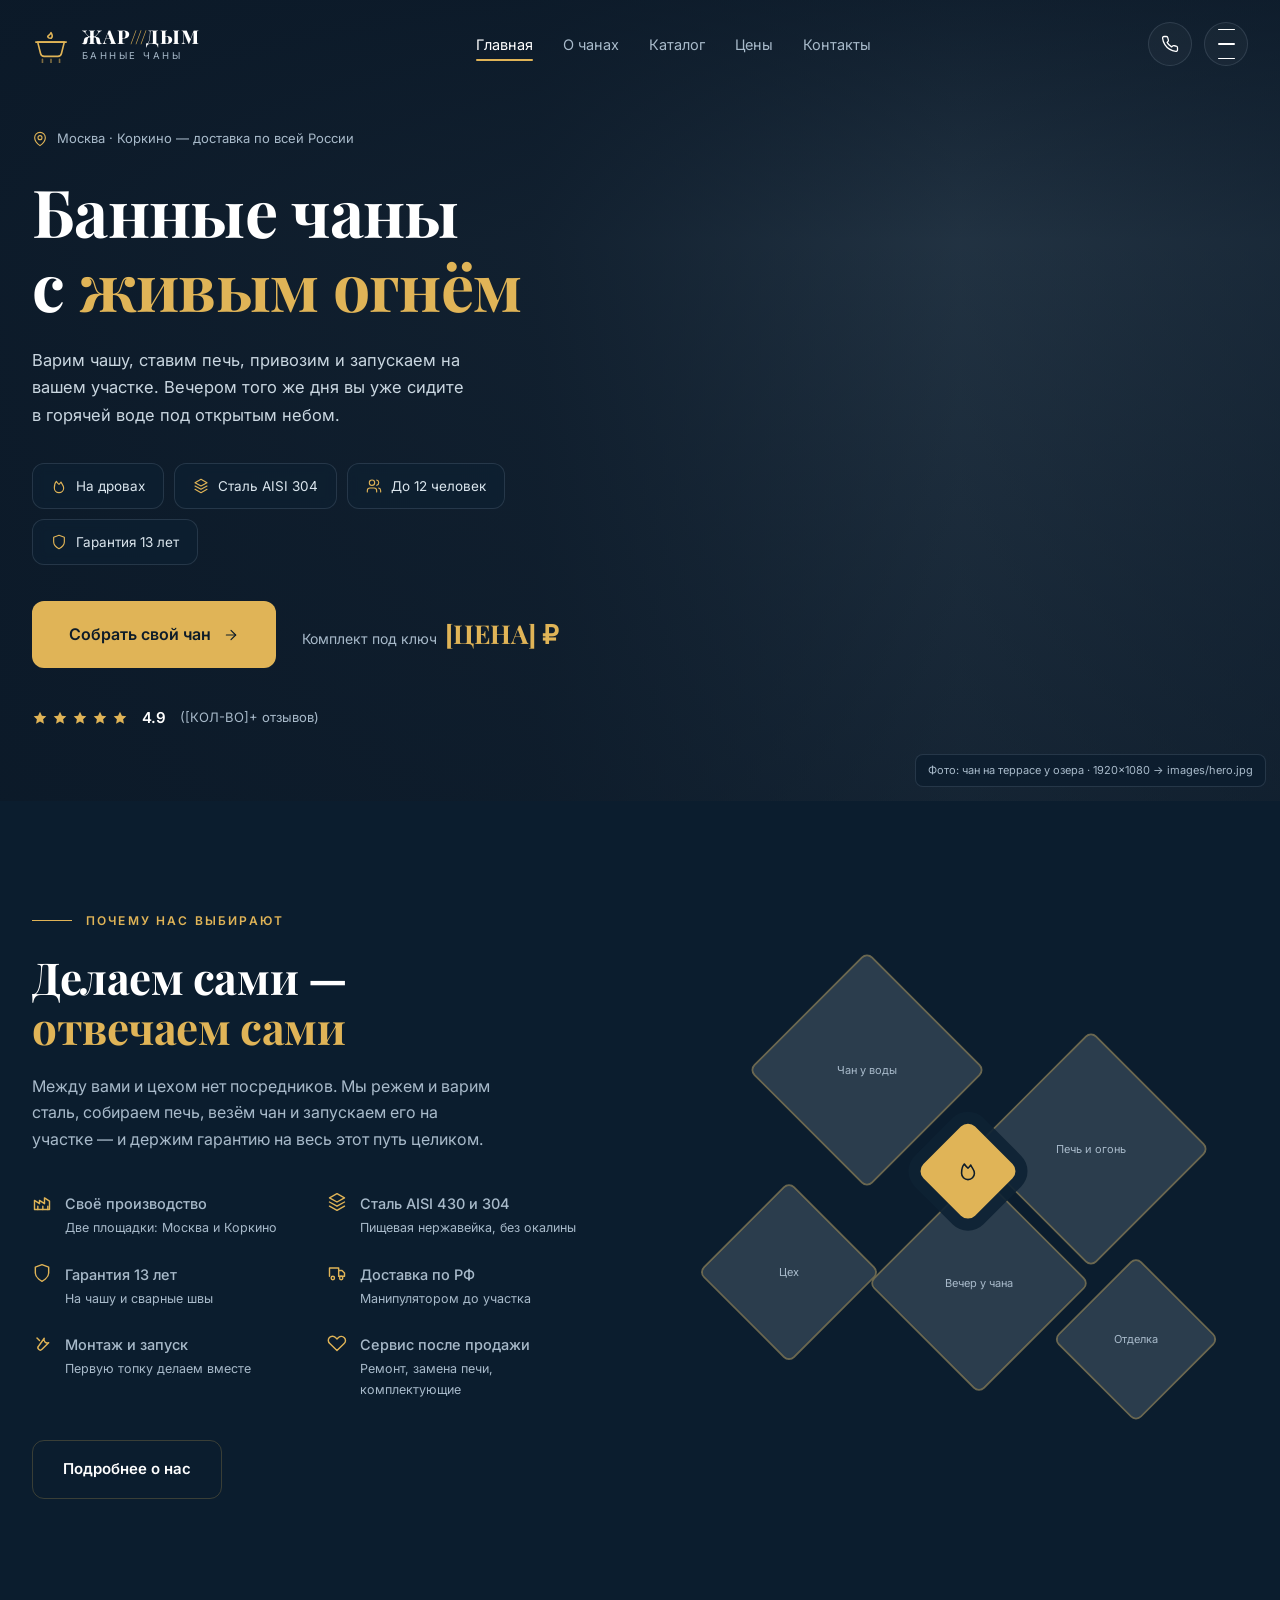
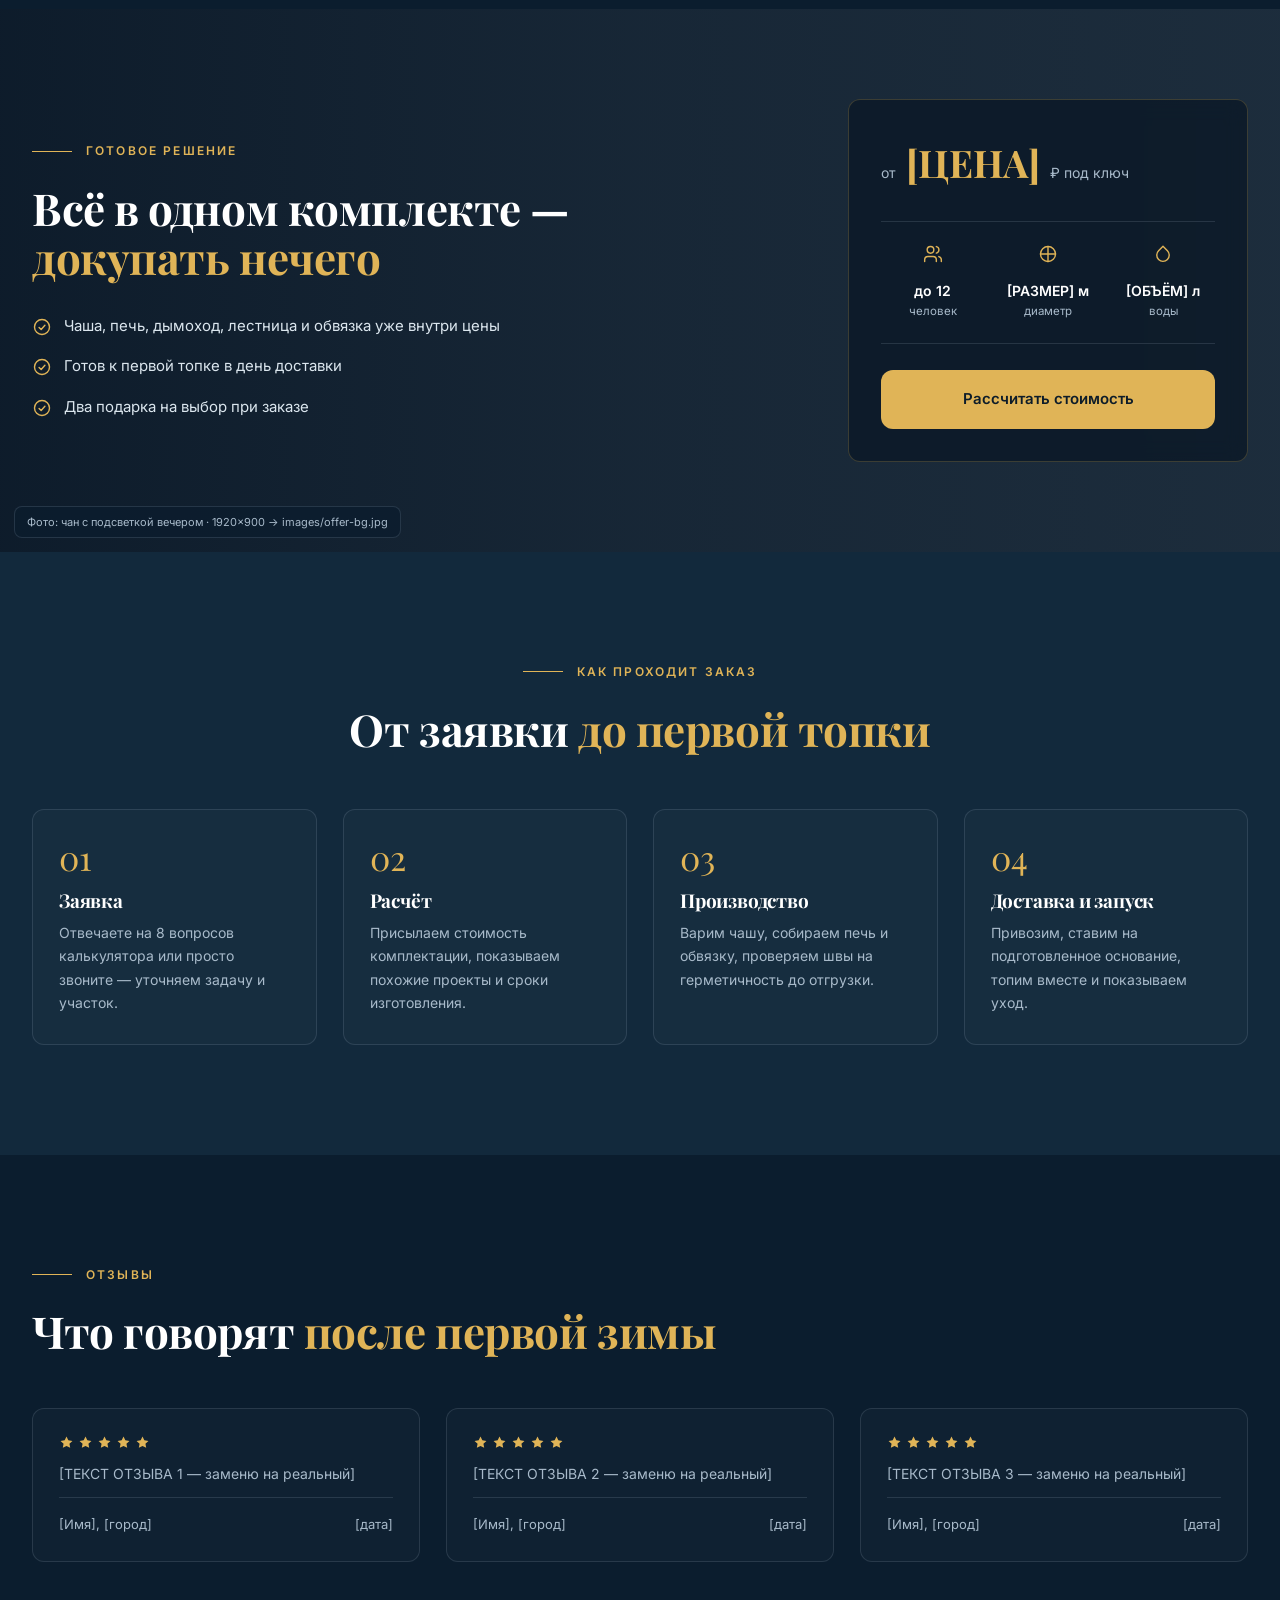
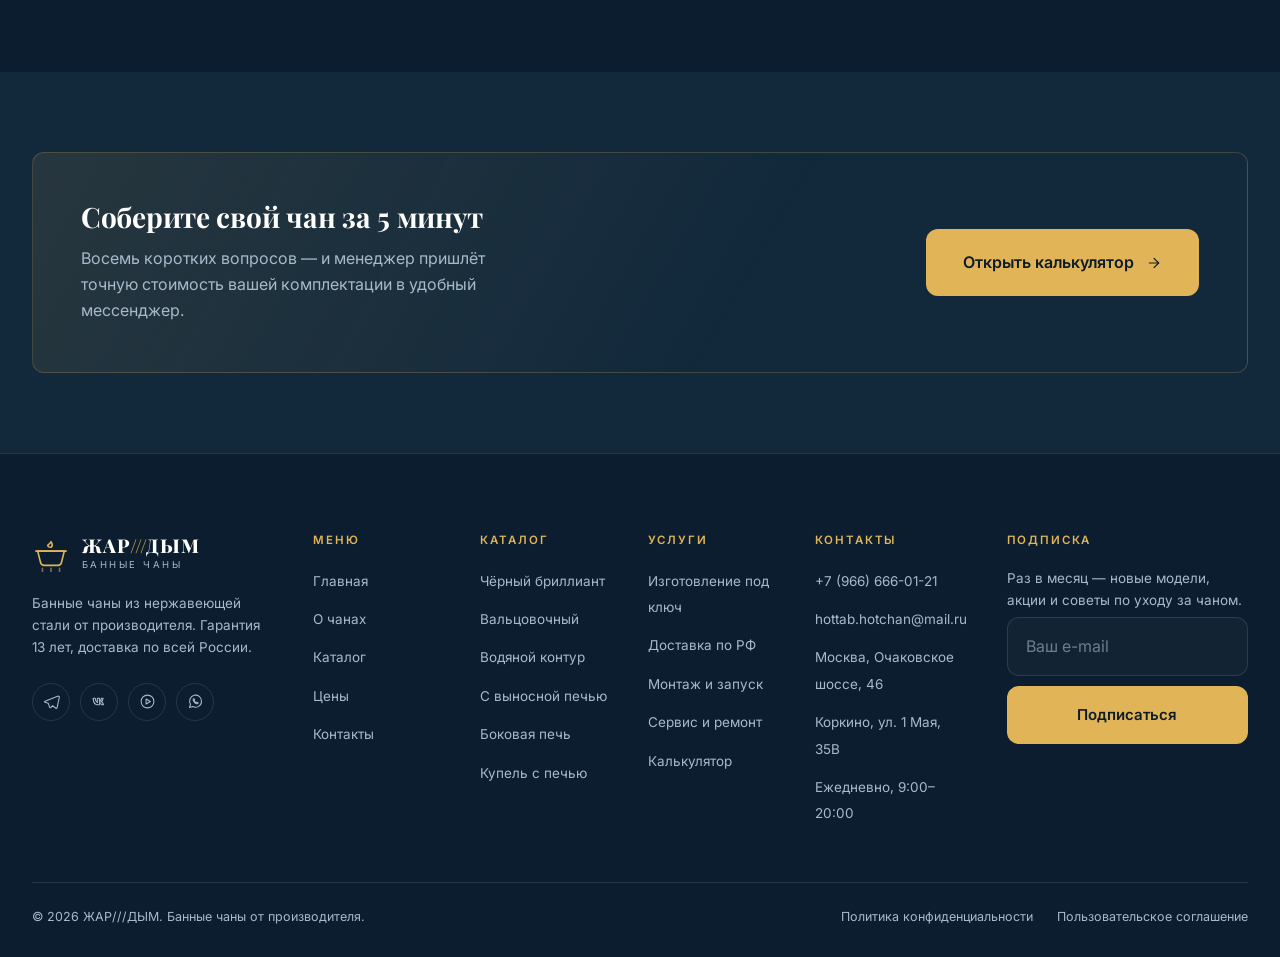
==== index.html @ d2a1963a "Add files via upload" ====
<!DOCTYPE html>
<html lang="ru">
<head>
<meta charset="UTF-8">
<meta name="viewport" content="width=device-width, initial-scale=1">
<title>ЖАР///ДЫМ — банные чаны от производителя | Москва и Коркино</title>
<meta name="description" content="Банные чаны из нержавеющей стали AISI 430 и 304 от производителя. Печь, дымоход, лестница в комплекте. Гарантия 13 лет, доставка по всей России.">
<link rel="preconnect" href="https://fonts.googleapis.com">
<link rel="preconnect" href="https://fonts.gstatic.com" crossorigin>
<link href="https://fonts.googleapis.com/css2?family=Playfair+Display:wght@600;700;800&family=Inter:wght@400;500;600;700&display=swap" rel="stylesheet">
<link rel="stylesheet" href="style.css">
</head>
<body>

<header class="header">
  <div class="container header__inner">
    <a class="logo" href="index.html" aria-label="Жар-Дым — на главную"><svg class="logo__mark" viewBox="0 0 40 40" fill="none" stroke="currentColor" stroke-width="1.7" stroke-linecap="round" stroke-linejoin="round"><path d="M6 18h28l-3 12a4 4 0 0 1-4 3H13a4 4 0 0 1-4-3Z"/><path d="M4 18h32"/><path d="M20 14c2.5-2 1-4.5 0-6-.5 2-2 2.5-3 3.5-1 1 0 2.5 3 2.5Z"/><path d="M11 40v-4M20 40v-4M29 40v-4" opacity=".55"/></svg><span class="logo__text"><span class="logo__name">ЖАР<i>///</i>ДЫМ</span><span class="logo__sub">банные чаны</span></span></a>
    <nav class="nav"><ul class="nav__list"><li><a class="nav__link is-active" href="index.html">Главная</a></li><li><a class="nav__link" href="about.html">О чанах</a></li><li><a class="nav__link" href="services.html">Каталог</a></li><li><a class="nav__link" href="prices.html">Цены</a></li><li><a class="nav__link" href="contacts.html">Контакты</a></li></ul></nav>
    <div class="header__actions">
      <a class="icon-btn" href="tel:+79666660121" aria-label="Позвонить"><svg width="18" height="18" viewBox="0 0 24 24" fill="none" stroke="currentColor" stroke-width="1.7" stroke-linecap="round" stroke-linejoin="round"><path d="M22 16.9v3a2 2 0 0 1-2.2 2 19.8 19.8 0 0 1-8.6-3.1 19.5 19.5 0 0 1-6-6A19.8 19.8 0 0 1 2.1 4.2 2 2 0 0 1 4.1 2h3a2 2 0 0 1 2 1.7c.1 1 .4 1.9.7 2.8a2 2 0 0 1-.5 2.1L8.1 9.9a16 16 0 0 0 6 6l1.3-1.2a2 2 0 0 1 2.1-.5c.9.3 1.8.6 2.8.7a2 2 0 0 1 1.7 2Z"/></svg></a>
      <button class="burger" type="button" data-burger aria-label="Меню" aria-expanded="false"><span></span><span></span><span></span></button>
    </div>
  </div>
</header>
<div class="mobile-menu" data-menu>
  <button class="mobile-menu__close" type="button" data-menu-close aria-label="Закрыть">&times;</button>
  <nav class="mobile-menu__list"><a class="is-active" href="index.html">Главная</a><a class="" href="about.html">О чанах</a><a class="" href="services.html">Каталог</a><a class="" href="prices.html">Цены</a><a class="" href="contacts.html">Контакты</a></nav>
  <div class="mobile-menu__foot">
    <a class="mobile-menu__phone" href="tel:+79666660121">+7 (966) 666-01-21</a>
    <span class="muted">Ежедневно, 9:00–20:00</span>
    <a class="btn btn--gold" href="contacts.html">Получить консультацию</a>
  </div>
</div>

<main>
<section class="hero">
  <div class="hero__media" style="--img:url('images/hero.jpg')" data-ph="Фото: чан на террасе у озера · 1920×1080 → images/hero.jpg"></div>
  <div class="container">
    <div class="hero__inner">
      <div class="geo"><svg width="16" height="16" viewBox="0 0 24 24" fill="none" stroke="currentColor" stroke-width="1.7" stroke-linecap="round" stroke-linejoin="round"><path d="M20 10c0 6-8 12-8 12s-8-6-8-12a8 8 0 0 1 16 0Z"/><circle cx="12" cy="10" r="3"/></svg>Москва · Коркино — доставка по всей России</div>
      <h1 class="hero__title">Банные чаны<br>с <span class="gold">живым огнём</span></h1>
      <p class="hero__text">Варим чашу, ставим печь, привозим и запускаем на вашем участке. Вечером того же дня вы уже сидите в горячей воде под открытым небом.</p>
      <div class="chips">
        <span class="chip"><svg width="16" height="16" viewBox="0 0 24 24" fill="none" stroke="currentColor" stroke-width="1.7" stroke-linecap="round" stroke-linejoin="round"><path d="M12 22a7 7 0 0 0 7-7c0-4-3-6-4-9-1 2-2 2.5-3 3.5C10 8 8 5 8 5s-3 3-3 10a7 7 0 0 0 7 7Z"/></svg>На дровах</span>
        <span class="chip"><svg width="16" height="16" viewBox="0 0 24 24" fill="none" stroke="currentColor" stroke-width="1.7" stroke-linecap="round" stroke-linejoin="round"><path d="m12 2 9 5-9 5-9-5Z"/><path d="m3 12 9 5 9-5"/><path d="m3 17 9 5 9-5"/></svg>Сталь AISI 304</span>
        <span class="chip"><svg width="16" height="16" viewBox="0 0 24 24" fill="none" stroke="currentColor" stroke-width="1.7" stroke-linecap="round" stroke-linejoin="round"><path d="M16 21v-2a4 4 0 0 0-4-4H6a4 4 0 0 0-4 4v2"/><circle cx="9" cy="7" r="4"/><path d="M22 21v-2a4 4 0 0 0-3-3.9"/><path d="M16 3.1a4 4 0 0 1 0 7.8"/></svg>До 12 человек</span>
        <span class="chip"><svg width="16" height="16" viewBox="0 0 24 24" fill="none" stroke="currentColor" stroke-width="1.7" stroke-linecap="round" stroke-linejoin="round"><path d="M12 22s8-4 8-10V5l-8-3-8 3v7c0 6 8 10 8 10Z"/></svg>Гарантия 13 лет</span>
      </div>
      <div class="hero__cta">
        <a class="btn btn--gold btn--lg" href="prices.html#kalkulyator">Собрать свой чан <svg width="16" height="16" viewBox="0 0 24 24" fill="none" stroke="currentColor" stroke-width="1.7" stroke-linecap="round" stroke-linejoin="round"><path d="M5 12h14"/><path d="m12 5 7 7-7 7"/></svg></a>
        <span class="hero__price">Комплект под ключ <b>[ЦЕНА]&nbsp;₽</b></span>
      </div>
      <div class="rating">
        <span class="rating__stars"><svg width="16" height="16" viewBox="0 0 24 24" fill="none" stroke="currentColor" stroke-width="1.7" stroke-linecap="round" stroke-linejoin="round"><path d="m12 2.5 2.9 6 6.6.9-4.8 4.6 1.2 6.5L12 17.4 6.1 20.5l1.2-6.5L2.5 9.4l6.6-.9Z"/></svg><svg width="16" height="16" viewBox="0 0 24 24" fill="none" stroke="currentColor" stroke-width="1.7" stroke-linecap="round" stroke-linejoin="round"><path d="m12 2.5 2.9 6 6.6.9-4.8 4.6 1.2 6.5L12 17.4 6.1 20.5l1.2-6.5L2.5 9.4l6.6-.9Z"/></svg><svg width="16" height="16" viewBox="0 0 24 24" fill="none" stroke="currentColor" stroke-width="1.7" stroke-linecap="round" stroke-linejoin="round"><path d="m12 2.5 2.9 6 6.6.9-4.8 4.6 1.2 6.5L12 17.4 6.1 20.5l1.2-6.5L2.5 9.4l6.6-.9Z"/></svg><svg width="16" height="16" viewBox="0 0 24 24" fill="none" stroke="currentColor" stroke-width="1.7" stroke-linecap="round" stroke-linejoin="round"><path d="m12 2.5 2.9 6 6.6.9-4.8 4.6 1.2 6.5L12 17.4 6.1 20.5l1.2-6.5L2.5 9.4l6.6-.9Z"/></svg><svg width="16" height="16" viewBox="0 0 24 24" fill="none" stroke="currentColor" stroke-width="1.7" stroke-linecap="round" stroke-linejoin="round"><path d="m12 2.5 2.9 6 6.6.9-4.8 4.6 1.2 6.5L12 17.4 6.1 20.5l1.2-6.5L2.5 9.4l6.6-.9Z"/></svg></span>
        <span class="rating__value">4.9</span>
        <span class="rating__count">([КОЛ-ВО]+ отзывов)</span>
      </div>
    </div>
  </div>
</section>

<section class="section section--a">
  <div class="container">
    <div class="why">
      <div class="why__text">
        <div class="eyebrow">Почему нас выбирают</div>
        <h2 class="h-lg">Делаем сами —<br><span class="gold">отвечаем сами</span></h2>
        <p class="lead">Между вами и цехом нет посредников. Мы режем и варим сталь, собираем печь, везём чан и запускаем его на участке — и держим гарантию на весь этот путь целиком.</p>
        <div class="why__features">
          <div class="feature"><svg width="20" height="20" viewBox="0 0 24 24" fill="none" stroke="currentColor" stroke-width="1.7" stroke-linecap="round" stroke-linejoin="round"><path d="M3 21V10l6 4V10l6 4V7l6 4v10Z"/><path d="M7 21v-4M13 21v-4M19 21v-4"/></svg><span><b>Своё производство</b><span>Две площадки: Москва и Коркино</span></span></div>
          <div class="feature"><svg width="20" height="20" viewBox="0 0 24 24" fill="none" stroke="currentColor" stroke-width="1.7" stroke-linecap="round" stroke-linejoin="round"><path d="m12 2 9 5-9 5-9-5Z"/><path d="m3 12 9 5 9-5"/><path d="m3 17 9 5 9-5"/></svg><span><b>Сталь AISI 430 и 304</b><span>Пищевая нержавейка, без окалины</span></span></div>
          <div class="feature"><svg width="20" height="20" viewBox="0 0 24 24" fill="none" stroke="currentColor" stroke-width="1.7" stroke-linecap="round" stroke-linejoin="round"><path d="M12 22s8-4 8-10V5l-8-3-8 3v7c0 6 8 10 8 10Z"/></svg><span><b>Гарантия 13 лет</b><span>На чашу и сварные швы</span></span></div>
          <div class="feature"><svg width="20" height="20" viewBox="0 0 24 24" fill="none" stroke="currentColor" stroke-width="1.7" stroke-linecap="round" stroke-linejoin="round"><path d="M3 16V6h11v10"/><path d="M14 9h4l3 3v4h-7"/><circle cx="7" cy="18" r="2"/><circle cx="17" cy="18" r="2"/></svg><span><b>Доставка по РФ</b><span>Манипулятором до участка</span></span></div>
          <div class="feature"><svg width="20" height="20" viewBox="0 0 24 24" fill="none" stroke="currentColor" stroke-width="1.7" stroke-linecap="round" stroke-linejoin="round"><path d="M14.7 6.3a4 4 0 0 0 5.3 5.3l-8 8a2.8 2.8 0 0 1-4-4Z"/><path d="m6 6 3 3"/></svg><span><b>Монтаж и запуск</b><span>Первую топку делаем вместе</span></span></div>
          <div class="feature"><svg width="20" height="20" viewBox="0 0 24 24" fill="none" stroke="currentColor" stroke-width="1.7" stroke-linecap="round" stroke-linejoin="round"><path d="M20.8 5.6a5 5 0 0 0-7-.2l-1.8 1.7-1.8-1.7a5 5 0 1 0-6.8 7.3l8.6 8.2 8.6-8.2a5 5 0 0 0 .2-7.1Z"/></svg><span><b>Сервис после продажи</b><span>Ремонт, замена печи, комплектующие</span></span></div>
        </div>
        <a class="btn btn--ghost" href="about.html">Подробнее о нас</a>
      </div>
      <div class="diamond">
  <div class="diamond__cell" style="--x:32%;--y:26%;--s:30%" data-ph="Чан у воды"><div class="diamond__img" style="--img:url('images/collage-1.jpg')"></div></div>
  <div class="diamond__cell" style="--x:72%;--y:40%;--s:30%" data-ph="Печь и огонь"><div class="diamond__img" style="--img:url('images/collage-2.jpg')"></div></div>
  <div class="diamond__cell" style="--x:52%;--y:64%;--s:28%" data-ph="Вечер у чана"><div class="diamond__img" style="--img:url('images/collage-3.jpg')"></div></div>
  <div class="diamond__cell" style="--x:18%;--y:62%;--s:23%" data-ph="Цех"><div class="diamond__img" style="--img:url('images/collage-4.jpg')"></div></div>
  <div class="diamond__cell" style="--x:80%;--y:74%;--s:21%" data-ph="Отделка"><div class="diamond__img" style="--img:url('images/collage-5.jpg')"></div></div>
  <div class="diamond__badge"><svg width="22" height="22" viewBox="0 0 24 24" fill="none" stroke="currentColor" stroke-width="1.7" stroke-linecap="round" stroke-linejoin="round"><path d="M12 22a7 7 0 0 0 7-7c0-4-3-6-4-9-1 2-2 2.5-3 3.5C10 8 8 5 8 5s-3 3-3 10a7 7 0 0 0 7 7Z"/></svg></div>
</div>
    </div>
  </div>
</section>

<section class="offer">
  <div class="offer__media" style="--img:url('images/offer-bg.jpg')" data-ph="Фото: чан с подсветкой вечером · 1920×900 → images/offer-bg.jpg"></div>
  <div class="container">
    <div class="offer__grid">
      <div>
        <div class="eyebrow">Готовое решение</div>
        <h2 class="h-lg">Всё в одном комплекте —<br><span class="gold">докупать нечего</span></h2>
        <div class="checks">
          <div class="check"><svg width="20" height="20" viewBox="0 0 24 24" fill="none" stroke="currentColor" stroke-width="1.7" stroke-linecap="round" stroke-linejoin="round"><circle cx="12" cy="12" r="9"/><path d="m8.5 12.5 2.5 2.5 4.5-5"/></svg>Чаша, печь, дымоход, лестница и обвязка уже внутри цены</div>
          <div class="check"><svg width="20" height="20" viewBox="0 0 24 24" fill="none" stroke="currentColor" stroke-width="1.7" stroke-linecap="round" stroke-linejoin="round"><circle cx="12" cy="12" r="9"/><path d="m8.5 12.5 2.5 2.5 4.5-5"/></svg>Готов к первой топке в день доставки</div>
          <div class="check"><svg width="20" height="20" viewBox="0 0 24 24" fill="none" stroke="currentColor" stroke-width="1.7" stroke-linecap="round" stroke-linejoin="round"><circle cx="12" cy="12" r="9"/><path d="m8.5 12.5 2.5 2.5 4.5-5"/></svg>Два подарка на выбор при заказе</div>
        </div>
      </div>
      <aside class="offer__card">
        <p class="offer__price">от <b>[ЦЕНА]</b> ₽ под ключ</p>
        <div class="specs">
          <div class="spec"><svg width="20" height="20" viewBox="0 0 24 24" fill="none" stroke="currentColor" stroke-width="1.7" stroke-linecap="round" stroke-linejoin="round"><path d="M16 21v-2a4 4 0 0 0-4-4H6a4 4 0 0 0-4 4v2"/><circle cx="9" cy="7" r="4"/><path d="M22 21v-2a4 4 0 0 0-3-3.9"/><path d="M16 3.1a4 4 0 0 1 0 7.8"/></svg><b>до 12</b><span>человек</span></div>
          <div class="spec"><svg width="20" height="20" viewBox="0 0 24 24" fill="none" stroke="currentColor" stroke-width="1.7" stroke-linecap="round" stroke-linejoin="round"><circle cx="12" cy="12" r="9"/><path d="M12 3v18M3 12h18"/></svg><b>[РАЗМЕР] м</b><span>диаметр</span></div>
          <div class="spec"><svg width="20" height="20" viewBox="0 0 24 24" fill="none" stroke="currentColor" stroke-width="1.7" stroke-linecap="round" stroke-linejoin="round"><path d="M12 2.7 6.7 8a7.5 7.5 0 1 0 10.6 0Z"/></svg><b>[ОБЪЁМ] л</b><span>воды</span></div>
        </div>
        <a class="btn btn--gold btn--block" href="prices.html#kalkulyator">Рассчитать стоимость</a>
      </aside>
    </div>
  </div>
</section>

<section class="section section--b">
  <div class="container">
    <div class="eyebrow eyebrow--center" style="justify-content:center">Как проходит заказ</div>
    <h2 class="h-lg" style="text-align:center">От заявки <span class="gold">до первой топки</span></h2>
    <div class="steps">
      <article class="step"><div class="step__num">01</div><h3>Заявка</h3><p>Отвечаете на 8 вопросов калькулятора или просто звоните — уточняем задачу и участок.</p></article>
      <article class="step"><div class="step__num">02</div><h3>Расчёт</h3><p>Присылаем стоимость комплектации, показываем похожие проекты и сроки изготовления.</p></article>
      <article class="step"><div class="step__num">03</div><h3>Производство</h3><p>Варим чашу, собираем печь и обвязку, проверяем швы на герметичность до отгрузки.</p></article>
      <article class="step"><div class="step__num">04</div><h3>Доставка и запуск</h3><p>Привозим, ставим на подготовленное основание, топим вместе и показываем уход.</p></article>
    </div>
  </div>
</section>

<section class="section section--a">
  <div class="container">
    <div class="eyebrow">Отзывы</div>
    <h2 class="h-lg">Что говорят <span class="gold">после первой зимы</span></h2>
    <div class="cards">
      <article class="card"><div class="card__body">
        <span class="rating__stars"><svg width="15" height="15" viewBox="0 0 24 24" fill="none" stroke="currentColor" stroke-width="1.7" stroke-linecap="round" stroke-linejoin="round"><path d="m12 2.5 2.9 6 6.6.9-4.8 4.6 1.2 6.5L12 17.4 6.1 20.5l1.2-6.5L2.5 9.4l6.6-.9Z"/></svg><svg width="15" height="15" viewBox="0 0 24 24" fill="none" stroke="currentColor" stroke-width="1.7" stroke-linecap="round" stroke-linejoin="round"><path d="m12 2.5 2.9 6 6.6.9-4.8 4.6 1.2 6.5L12 17.4 6.1 20.5l1.2-6.5L2.5 9.4l6.6-.9Z"/></svg><svg width="15" height="15" viewBox="0 0 24 24" fill="none" stroke="currentColor" stroke-width="1.7" stroke-linecap="round" stroke-linejoin="round"><path d="m12 2.5 2.9 6 6.6.9-4.8 4.6 1.2 6.5L12 17.4 6.1 20.5l1.2-6.5L2.5 9.4l6.6-.9Z"/></svg><svg width="15" height="15" viewBox="0 0 24 24" fill="none" stroke="currentColor" stroke-width="1.7" stroke-linecap="round" stroke-linejoin="round"><path d="m12 2.5 2.9 6 6.6.9-4.8 4.6 1.2 6.5L12 17.4 6.1 20.5l1.2-6.5L2.5 9.4l6.6-.9Z"/></svg><svg width="15" height="15" viewBox="0 0 24 24" fill="none" stroke="currentColor" stroke-width="1.7" stroke-linecap="round" stroke-linejoin="round"><path d="m12 2.5 2.9 6 6.6.9-4.8 4.6 1.2 6.5L12 17.4 6.1 20.5l1.2-6.5L2.5 9.4l6.6-.9Z"/></svg></span>
        <p>[ТЕКСТ ОТЗЫВА 1 — заменю на реальный]</p>
        <div class="card__meta"><span>[Имя], [город]</span><span>[дата]</span></div>
      </div></article>
      <article class="card"><div class="card__body">
        <span class="rating__stars"><svg width="15" height="15" viewBox="0 0 24 24" fill="none" stroke="currentColor" stroke-width="1.7" stroke-linecap="round" stroke-linejoin="round"><path d="m12 2.5 2.9 6 6.6.9-4.8 4.6 1.2 6.5L12 17.4 6.1 20.5l1.2-6.5L2.5 9.4l6.6-.9Z"/></svg><svg width="15" height="15" viewBox="0 0 24 24" fill="none" stroke="currentColor" stroke-width="1.7" stroke-linecap="round" stroke-linejoin="round"><path d="m12 2.5 2.9 6 6.6.9-4.8 4.6 1.2 6.5L12 17.4 6.1 20.5l1.2-6.5L2.5 9.4l6.6-.9Z"/></svg><svg width="15" height="15" viewBox="0 0 24 24" fill="none" stroke="currentColor" stroke-width="1.7" stroke-linecap="round" stroke-linejoin="round"><path d="m12 2.5 2.9 6 6.6.9-4.8 4.6 1.2 6.5L12 17.4 6.1 20.5l1.2-6.5L2.5 9.4l6.6-.9Z"/></svg><svg width="15" height="15" viewBox="0 0 24 24" fill="none" stroke="currentColor" stroke-width="1.7" stroke-linecap="round" stroke-linejoin="round"><path d="m12 2.5 2.9 6 6.6.9-4.8 4.6 1.2 6.5L12 17.4 6.1 20.5l1.2-6.5L2.5 9.4l6.6-.9Z"/></svg><svg width="15" height="15" viewBox="0 0 24 24" fill="none" stroke="currentColor" stroke-width="1.7" stroke-linecap="round" stroke-linejoin="round"><path d="m12 2.5 2.9 6 6.6.9-4.8 4.6 1.2 6.5L12 17.4 6.1 20.5l1.2-6.5L2.5 9.4l6.6-.9Z"/></svg></span>
        <p>[ТЕКСТ ОТЗЫВА 2 — заменю на реальный]</p>
        <div class="card__meta"><span>[Имя], [город]</span><span>[дата]</span></div>
      </div></article>
      <article class="card"><div class="card__body">
        <span class="rating__stars"><svg width="15" height="15" viewBox="0 0 24 24" fill="none" stroke="currentColor" stroke-width="1.7" stroke-linecap="round" stroke-linejoin="round"><path d="m12 2.5 2.9 6 6.6.9-4.8 4.6 1.2 6.5L12 17.4 6.1 20.5l1.2-6.5L2.5 9.4l6.6-.9Z"/></svg><svg width="15" height="15" viewBox="0 0 24 24" fill="none" stroke="currentColor" stroke-width="1.7" stroke-linecap="round" stroke-linejoin="round"><path d="m12 2.5 2.9 6 6.6.9-4.8 4.6 1.2 6.5L12 17.4 6.1 20.5l1.2-6.5L2.5 9.4l6.6-.9Z"/></svg><svg width="15" height="15" viewBox="0 0 24 24" fill="none" stroke="currentColor" stroke-width="1.7" stroke-linecap="round" stroke-linejoin="round"><path d="m12 2.5 2.9 6 6.6.9-4.8 4.6 1.2 6.5L12 17.4 6.1 20.5l1.2-6.5L2.5 9.4l6.6-.9Z"/></svg><svg width="15" height="15" viewBox="0 0 24 24" fill="none" stroke="currentColor" stroke-width="1.7" stroke-linecap="round" stroke-linejoin="round"><path d="m12 2.5 2.9 6 6.6.9-4.8 4.6 1.2 6.5L12 17.4 6.1 20.5l1.2-6.5L2.5 9.4l6.6-.9Z"/></svg><svg width="15" height="15" viewBox="0 0 24 24" fill="none" stroke="currentColor" stroke-width="1.7" stroke-linecap="round" stroke-linejoin="round"><path d="m12 2.5 2.9 6 6.6.9-4.8 4.6 1.2 6.5L12 17.4 6.1 20.5l1.2-6.5L2.5 9.4l6.6-.9Z"/></svg></span>
        <p>[ТЕКСТ ОТЗЫВА 3 — заменю на реальный]</p>
        <div class="card__meta"><span>[Имя], [город]</span><span>[дата]</span></div>
      </div></article>
    </div>
  </div>
</section>

<section class="section section--b section--tight">
  <div class="container">
    <div class="cta-band">
      <div>
        <h2 class="h-md">Соберите свой чан за 5 минут</h2>
        <p class="lead" style="margin-top:12px">Восемь коротких вопросов — и менеджер пришлёт точную стоимость вашей комплектации в удобный мессенджер.</p>
      </div>
      <a class="btn btn--gold btn--lg" href="prices.html#kalkulyator">Открыть калькулятор <svg width="16" height="16" viewBox="0 0 24 24" fill="none" stroke="currentColor" stroke-width="1.7" stroke-linecap="round" stroke-linejoin="round"><path d="M5 12h14"/><path d="m12 5 7 7-7 7"/></svg></a>
    </div>
  </div>
</section>
</main>

<footer class="footer">
  <div class="container">
    <div class="footer__grid">
      <div class="footer__brand">
        <a class="logo" href="index.html" aria-label="Жар-Дым — на главную"><svg class="logo__mark" viewBox="0 0 40 40" fill="none" stroke="currentColor" stroke-width="1.7" stroke-linecap="round" stroke-linejoin="round"><path d="M6 18h28l-3 12a4 4 0 0 1-4 3H13a4 4 0 0 1-4-3Z"/><path d="M4 18h32"/><path d="M20 14c2.5-2 1-4.5 0-6-.5 2-2 2.5-3 3.5-1 1 0 2.5 3 2.5Z"/><path d="M11 40v-4M20 40v-4M29 40v-4" opacity=".55"/></svg><span class="logo__text"><span class="logo__name">ЖАР<i>///</i>ДЫМ</span><span class="logo__sub">банные чаны</span></span></a>
        <p class="footer__about">Банные чаны из нержавеющей стали от производителя. Гарантия 13 лет, доставка по всей России.</p>
        <div class="socials">
          <a class="social" href="#" aria-label="Telegram"><svg width="17" height="17" viewBox="0 0 24 24" fill="none" stroke="currentColor" stroke-width="1.5" stroke-linecap="round" stroke-linejoin="round"><path d="M21.5 4.3 2.9 11.5c-1.1.4-1.1 1.1-.2 1.4l4.7 1.5 1.8 5.5c.2.6.4.8 1 .8.5 0 .7-.2 1-.5l2.3-2.2 4.7 3.5c.9.5 1.5.2 1.7-.8l3.1-14.6c.3-1.2-.5-1.8-1.5-1.4Z"/></svg></a>
          <a class="social" href="#" aria-label="ВКонтакте"><svg width="17" height="17" viewBox="0 0 24 24" fill="none" stroke="currentColor" stroke-width="1.5" stroke-linecap="round" stroke-linejoin="round"><path d="M3 7.5h3c.3 3.5 1.9 5.5 3 5.9V7.5h2.9v4.3c1.1-.1 2.2-1.4 2.6-4.3H17c-.3 2.4-1.5 4-2.4 4.6 1 .5 2.4 1.9 3 4.4h-3c-.4-1.7-1.5-2.9-2.7-3v3H9c-3.2 0-5.5-2.5-6-8.5Z"/></svg></a>
          <a class="social" href="#" aria-label="Rutube"><svg width="17" height="17" viewBox="0 0 24 24" fill="none" stroke="currentColor" stroke-width="1.5" stroke-linecap="round" stroke-linejoin="round"><circle cx="12" cy="12" r="9"/><path d="m10 8.5 6 3.5-6 3.5Z"/></svg></a>
          <a class="social" href="https://wa.me/79666660121" aria-label="WhatsApp"><svg width="17" height="17" viewBox="0 0 24 24" fill="none" stroke="currentColor" stroke-width="1.5" stroke-linecap="round" stroke-linejoin="round"><path d="M20.5 11.6a8.4 8.4 0 0 1-12.3 7.5L3.5 20.5l1.5-4.6A8.4 8.4 0 1 1 20.5 11.6Z"/><path d="M8.8 8.4c.3-.6 1.1-.4 1.3 0l.6 1.3c.1.3 0 .6-.2.8l-.4.4a5 5 0 0 0 2.6 2.6l.4-.4c.2-.2.5-.3.8-.2l1.3.6c.4.2.6 1 0 1.3-1.4.7-3.4-.4-4.7-1.7-1.3-1.3-2.4-3.3-1.7-4.7Z"/></svg></a>
        </div>
      </div>
      <div class="footer__col"><h4>Меню</h4><ul>
        <li><a href="index.html">Главная</a></li>
        <li><a href="about.html">О чанах</a></li>
        <li><a href="services.html">Каталог</a></li>
        <li><a href="prices.html">Цены</a></li>
        <li><a href="contacts.html">Контакты</a></li>
      </ul></div>
      <div class="footer__col"><h4>Каталог</h4><ul>
        <li><a href="services.html#modeli">Чёрный бриллиант</a></li>
        <li><a href="services.html#modeli">Вальцовочный</a></li>
        <li><a href="services.html#modeli">Водяной контур</a></li>
        <li><a href="services.html#modeli">С выносной печью</a></li>
        <li><a href="services.html#modeli">Боковая печь</a></li>
        <li><a href="services.html#modeli">Купель с печью</a></li>
      </ul></div>
      <div class="footer__col"><h4>Услуги</h4><ul>
        <li><a href="services.html#uslugi">Изготовление под ключ</a></li>
        <li><a href="contacts.html#dostavka">Доставка по РФ</a></li>
        <li><a href="services.html#uslugi">Монтаж и запуск</a></li>
        <li><a href="services.html#uslugi">Сервис и ремонт</a></li>
        <li><a href="prices.html#kalkulyator">Калькулятор</a></li>
      </ul></div>
      <div class="footer__col"><h4>Контакты</h4><ul>
        <li><a href="tel:+79666660121">+7 (966) 666-01-21</a></li>
        <li><a href="mailto:hottab.hotchan@mail.ru">hottab.hotchan@mail.ru</a></li>
        <li><span>Москва, Очаковское шоссе, 46</span></li>
        <li><span>Коркино, ул. 1 Мая, 35В</span></li>
        <li><span>Ежедневно, 9:00–20:00</span></li>
      </ul></div>
      <div class="footer__col subscribe"><h4>Подписка</h4>
        <p class="muted" style="font-size:13.5px">Раз в месяц — новые модели, акции и советы по уходу за чаном.</p>
        <form onsubmit="return false">
          <input class="input" type="email" placeholder="Ваш e-mail" aria-label="E-mail">
          <button class="btn btn--gold btn--block" type="submit">Подписаться</button>
        </form>
      </div>
    </div>
  </div>
  <div class="container">
    <div class="footer__bottom">
      <span>© 2026 ЖАР///ДЫМ. Банные чаны от производителя.</span>
      <span class="footer__legal">
        <a href="#">Политика конфиденциальности</a>
        <a href="#">Пользовательское соглашение</a>
      </span>
    </div>
  </div>
</footer>

<script src="script.js"></script>
</body>
</html>
---- style.css ----
/* ============================================================
   ЖАР///ДЫМ — банные чаны
   Общий файл стилей для всех страниц
   ============================================================ */

/* ---------- 1. Переменные и сброс ---------- */
:root{
  --bg:#0E2233;
  --sec-a:#0B1D2E;
  --sec-b:#12293C;
  --card:#14304a;
  --gold:#E0B457;
  --gold-dim:#c99f45;
  --text:#ffffff;
  --muted:#A8BACA;
  --line:rgba(224,180,87,.22);
  --line-soft:rgba(168,186,202,.16);
  --r:12px;
  --ph-bg:#2b3d4d;
  --container:1280px;
  --hdr:88px;
}

*,*::before,*::after{box-sizing:border-box;}
html{scroll-behavior:smooth;}
body{
  margin:0;
  background:var(--bg);
  color:var(--text);
  font-family:'Inter',system-ui,-apple-system,'Segoe UI',Roboto,sans-serif;
  font-size:16px;
  line-height:1.65;
  -webkit-font-smoothing:antialiased;
  overflow-x:hidden;
}
img{max-width:100%;display:block;}
a{color:inherit;text-decoration:none;}
button,input,textarea,select{font:inherit;color:inherit;}
ul{margin:0;padding:0;list-style:none;}
h1,h2,h3,h4{
  font-family:'Playfair Display',Georgia,serif;
  font-weight:700;
  line-height:1.12;
  margin:0;
  letter-spacing:-.01em;
}
p{margin:0;}
.gold{color:var(--gold);}
.muted{color:var(--muted);}

/* ---------- 2. Сетка ---------- */
.container{
  width:100%;
  max-width:var(--container);
  margin:0 auto;
  padding:0 32px;
}
.section{padding:110px 0;}
.section--a{background:var(--sec-a);}
.section--b{background:var(--sec-b);}
.section--tight{padding:80px 0;}

/* тонкая золотая линия-разделитель */
.hr-gold{
  height:1px;
  background:linear-gradient(90deg,transparent,var(--line),transparent);
  border:0;
  margin:0;
}

/* ---------- 3. Типографика секций ---------- */
.eyebrow{
  display:flex;
  align-items:center;
  gap:14px;
  font-size:12px;
  font-weight:600;
  letter-spacing:.18em;
  text-transform:uppercase;
  color:var(--gold);
  margin-bottom:22px;
}
.eyebrow::before{
  content:"";
  width:40px;
  height:1px;
  background:var(--gold);
  flex:none;
}
.eyebrow--center{justify-content:center;}

.h-xl{font-size:clamp(38px,5.4vw,62px);}
.h-lg{font-size:clamp(30px,3.6vw,44px);}
.h-md{font-size:clamp(22px,2.2vw,28px);}
.h-sm{font-size:20px;}

.lead{
  color:var(--muted);
  font-size:16px;
  max-width:46ch;
  margin-top:22px;
}
.lead--center{margin-left:auto;margin-right:auto;text-align:center;}

/* ---------- 4. Кнопки ---------- */
.btn{
  display:inline-flex;
  align-items:center;
  justify-content:center;
  gap:12px;
  padding:16px 30px;
  border-radius:var(--r);
  border:1px solid transparent;
  font-size:15px;
  font-weight:600;
  cursor:pointer;
  transition:background .2s,color .2s,border-color .2s,transform .15s;
  text-align:center;
}
.btn:active{transform:translateY(1px);}
.btn--gold{background:var(--gold);color:#0d1c29;}
.btn--gold:hover{background:#efc76a;}
.btn--ghost{border-color:var(--line);color:var(--text);background:transparent;}
.btn--ghost:hover{border-color:var(--gold);color:var(--gold);}
.btn--block{width:100%;}
.btn--lg{padding:19px 36px;font-size:16px;}
.btn[disabled]{opacity:.45;cursor:not-allowed;}
.btn svg{flex:none;}

/* ---------- 5. Заглушки под фотографии ----------
   Серый прямоугольник с подписью. Если положить реальный файл
   в images/, он подхватится автоматически через --img.
   Чтобы убрать подписи после загрузки фото — удалите правило .ph::after
------------------------------------------------------------------ */
.ph{
  position:relative;
  background-color:var(--ph-bg);
  background-image:var(--img);
  background-size:cover;
  background-position:center;
  border-radius:var(--r);
  overflow:hidden;
}
.ph::after{
  content:attr(data-ph);
  position:absolute;
  left:10px;
  bottom:10px;
  max-width:calc(100% - 20px);
  padding:5px 10px;
  background:rgba(11,29,46,.78);
  border:1px solid var(--line-soft);
  border-radius:8px;
  font-size:11px;
  line-height:1.35;
  letter-spacing:.02em;
  color:var(--muted);
  pointer-events:none;
}

/* ---------- 6. Шапка ---------- */
.header{
  position:absolute;
  top:0;left:0;right:0;
  z-index:60;
  height:var(--hdr);
  display:flex;
  align-items:center;
}
.header--solid{
  position:relative;
  background:var(--sec-a);
  border-bottom:1px solid var(--line-soft);
}
.header__inner{
  display:flex;
  align-items:center;
  gap:32px;
  width:100%;
}

.logo{display:flex;align-items:center;gap:12px;flex:none;}
.logo__mark{
  width:38px;height:38px;flex:none;
  color:var(--gold);
}
.logo__text{display:flex;flex-direction:column;line-height:1;}
.logo__name{
  font-family:'Playfair Display',serif;
  font-size:19px;
  font-weight:800;
  letter-spacing:.04em;
}
.logo__name i{color:var(--gold);font-style:normal;letter-spacing:-.02em;}
.logo__sub{
  font-size:9.5px;
  letter-spacing:.26em;
  text-transform:uppercase;
  color:var(--muted);
  margin-top:5px;
}

.nav{margin:0 auto;}
.nav__list{display:flex;gap:30px;}
.nav__link{
  position:relative;
  font-size:14.5px;
  color:var(--muted);
  padding:6px 0;
  transition:color .2s;
}
.nav__link:hover{color:var(--text);}
.nav__link.is-active{color:var(--text);}
.nav__link.is-active::after{
  content:"";
  position:absolute;
  left:0;right:0;bottom:-2px;
  height:2px;
  background:var(--gold);
  border-radius:2px;
}

.header__actions{display:flex;align-items:center;gap:12px;flex:none;}
.icon-btn{
  width:44px;height:44px;
  display:grid;place-items:center;
  border-radius:50%;
  border:1px solid var(--line-soft);
  background:rgba(255,255,255,.03);
  color:var(--text);
  cursor:pointer;
  transition:border-color .2s,color .2s;
}
.icon-btn:hover{border-color:var(--gold);color:var(--gold);}
.burger{
  width:44px;height:44px;
  display:grid;place-items:center;gap:0;
  border-radius:50%;
  border:1px solid var(--line-soft);
  background:rgba(255,255,255,.03);
  cursor:pointer;
}
.burger span{
  display:block;
  width:17px;height:1.6px;
  background:var(--text);
  border-radius:2px;
  transition:transform .25s,opacity .2s;
}
.burger span+span{margin-top:4px;}
.burger.is-open span:nth-child(1){transform:translateY(5.6px) rotate(45deg);}
.burger.is-open span:nth-child(2){opacity:0;}
.burger.is-open span:nth-child(3){transform:translateY(-5.6px) rotate(-45deg);}

/* мобильное меню */
.mobile-menu{
  position:fixed;
  inset:0;
  z-index:90;
  background:var(--sec-a);
  padding:100px 32px 40px;
  transform:translateX(100%);
  transition:transform .32s ease;
  overflow-y:auto;
}
.mobile-menu.is-open{transform:translateX(0);}
.mobile-menu__list{display:flex;flex-direction:column;}
.mobile-menu__list a{
  display:block;
  padding:18px 0;
  font-family:'Playfair Display',serif;
  font-size:24px;
  border-bottom:1px solid var(--line-soft);
}
.mobile-menu__list a.is-active{color:var(--gold);}
.mobile-menu__foot{margin-top:34px;display:flex;flex-direction:column;gap:14px;}
.mobile-menu__phone{font-size:22px;font-weight:600;}
.mobile-menu__close{
  position:absolute;
  top:22px;right:26px;
  width:44px;height:44px;
  border-radius:50%;
  border:1px solid var(--line-soft);
  background:transparent;
  color:var(--text);
  font-size:22px;
  cursor:pointer;
  line-height:1;
}

/* ---------- 7. Первый экран ---------- */
.hero{
  position:relative;
  min-height:760px;
  display:flex;
  align-items:center;
  padding:calc(var(--hdr) + 40px) 0 70px;
  overflow:hidden;
}
.hero__media{
  position:absolute;
  inset:0;
  background-color:var(--ph-bg);
  background-image:var(--img);
  background-size:cover;
  background-position:center;
}
.hero__media::before{
  content:"";
  position:absolute;
  inset:0;
  background:
    linear-gradient(90deg,rgba(11,25,40,.94) 0%,rgba(11,25,40,.80) 42%,rgba(11,25,40,.30) 75%,rgba(11,25,40,.55) 100%),
    linear-gradient(180deg,rgba(11,25,40,.75) 0%,transparent 30%,rgba(11,25,40,.55) 100%);
}
.hero__media::after{
  content:attr(data-ph);
  position:absolute;
  right:14px;bottom:14px;
  padding:6px 12px;
  background:rgba(11,29,46,.75);
  border:1px solid var(--line-soft);
  border-radius:8px;
  font-size:11px;
  color:var(--muted);
}
.hero__inner{position:relative;z-index:2;max-width:640px;}

.geo{
  display:flex;
  align-items:center;
  gap:9px;
  font-size:13px;
  color:var(--muted);
  margin-bottom:26px;
}
.geo svg{color:var(--gold);flex:none;}

.hero__title{font-size:clamp(40px,5.8vw,66px);}
.hero__text{color:#c9d6e0;margin-top:24px;max-width:44ch;font-size:16.5px;}

.chips{display:flex;flex-wrap:wrap;gap:10px;margin-top:34px;}
.chip{
  display:inline-flex;
  align-items:center;
  gap:9px;
  padding:11px 18px;
  border:1px solid var(--line-soft);
  border-radius:var(--r);
  background:rgba(14,34,51,.55);
  backdrop-filter:blur(6px);
  font-size:13.5px;
  color:#dbe6ee;
}
.chip svg{color:var(--gold);flex:none;}

.hero__cta{display:flex;align-items:center;gap:26px;flex-wrap:wrap;margin-top:36px;}
.hero__price{font-size:14px;color:var(--muted);}
.hero__price b{
  font-family:'Playfair Display',serif;
  font-size:26px;
  color:var(--gold);
  font-weight:700;
  margin:0 4px;
}

.rating{display:flex;align-items:center;gap:14px;margin-top:38px;flex-wrap:wrap;}
.rating__stars{display:flex;gap:4px;color:var(--gold);}
.rating__stars svg{fill:currentColor;stroke:none;}
.rating__value{font-weight:600;font-size:15px;}
.rating__count{color:var(--muted);font-size:13px;}

/* ---------- 8. Внутренний герой (не главная) ---------- */
.page-hero{
  position:relative;
  padding:130px 0 90px;
  background:var(--sec-a);
  border-bottom:1px solid var(--line-soft);
}
.page-hero__crumbs{font-size:13px;color:var(--muted);margin-bottom:24px;}
.page-hero__crumbs a:hover{color:var(--gold);}
.page-hero .lead{max-width:56ch;}

/* ---------- 9. Блок «Почему мы» ---------- */
.why{
  display:grid;
  grid-template-columns:minmax(0,1fr) minmax(0,1.05fr);
  gap:70px;
  align-items:center;
}
.why__features{
  display:grid;
  grid-template-columns:1fr 1fr;
  gap:22px 30px;
  margin:38px 0 40px;
}
.feature{display:flex;align-items:flex-start;gap:13px;}
.feature svg{color:var(--gold);flex:none;margin-top:2px;}
.feature b{font-weight:500;font-size:14.5px;display:block;}
.feature span{font-size:12.5px;color:var(--muted);display:block;margin-top:2px;}

/* ромбовидный коллаж */
.diamond{
  position:relative;
  width:100%;
  max-width:560px;
  margin-left:auto;
  aspect-ratio:1;
}
.diamond__cell{
  position:absolute;
  width:var(--s);
  aspect-ratio:1;
  left:var(--x);
  top:var(--y);
  transform:translate(-50%,-50%) rotate(45deg);
  border:2px solid rgba(224,180,87,.35);
  border-radius:8px;
  overflow:hidden;
  background-color:var(--ph-bg);
}
.diamond__img{
  position:absolute;
  inset:0;
  transform:rotate(-45deg) scale(1.45);
  background-color:var(--ph-bg);
  background-image:var(--img);
  background-size:cover;
  background-position:center;
}
.diamond__cell::after{
  content:attr(data-ph);
  position:absolute;
  inset:0;
  display:grid;
  place-items:center;
  transform:rotate(-45deg);
  text-align:center;
  font-size:11px;
  line-height:1.3;
  color:var(--muted);
  padding:14%;
  pointer-events:none;
}
.diamond__badge{
  position:absolute;
  left:50%;top:44%;
  width:13%;
  aspect-ratio:1;
  transform:translate(-50%,-50%) rotate(45deg);
  background:var(--gold);
  border-radius:10px;
  display:grid;
  place-items:center;
  z-index:5;
  box-shadow:0 0 0 12px rgba(14,34,51,.9);
}
.diamond__badge svg{transform:rotate(-45deg);color:#0d1c29;}

/* ---------- 10. Блок-предложение ---------- */
.offer{
  position:relative;
  min-height:520px;
  display:flex;
  align-items:center;
  padding:90px 0;
  overflow:hidden;
}
.offer__media{
  position:absolute;
  inset:0;
  background-color:var(--ph-bg);
  background-image:var(--img);
  background-size:cover;
  background-position:center;
}
.offer__media::before{
  content:"";
  position:absolute;inset:0;
  background:linear-gradient(90deg,rgba(11,25,40,.92) 0%,rgba(11,25,40,.62) 50%,rgba(11,25,40,.45) 100%);
}
.offer__media::after{
  content:attr(data-ph);
  position:absolute;
  left:14px;bottom:14px;
  padding:6px 12px;
  background:rgba(11,29,46,.75);
  border:1px solid var(--line-soft);
  border-radius:8px;
  font-size:11px;
  color:var(--muted);
}
.offer__grid{
  position:relative;z-index:2;
  display:grid;
  grid-template-columns:minmax(0,1fr) 400px;
  gap:60px;
  align-items:center;
}
.checks{display:grid;gap:16px;margin-top:32px;}
.check{display:flex;align-items:flex-start;gap:12px;font-size:15px;color:#dbe6ee;}
.check svg{color:var(--gold);flex:none;margin-top:3px;}

.offer__card{
  background:rgba(11,25,40,.82);
  backdrop-filter:blur(10px);
  border:1px solid var(--line);
  border-radius:var(--r);
  padding:32px;
}
.offer__price{font-size:14px;color:var(--muted);}
.offer__price b{
  font-family:'Playfair Display',serif;
  font-size:38px;
  color:var(--gold);
  font-weight:700;
  display:inline-block;
  margin:0 6px;
}
.specs{
  display:grid;
  grid-template-columns:repeat(3,1fr);
  gap:12px;
  margin:26px 0;
  padding:22px 0;
  border-top:1px solid var(--line-soft);
  border-bottom:1px solid var(--line-soft);
}
.spec{text-align:center;}
.spec svg{color:var(--gold);margin:0 auto 8px;}
.spec b{display:block;font-size:14px;font-weight:600;}
.spec span{display:block;font-size:11.5px;color:var(--muted);}

/* ---------- 11. Шаги / карточки ---------- */
.steps{
  display:grid;
  grid-template-columns:repeat(4,1fr);
  gap:26px;
  margin-top:56px;
}
.step{
  border:1px solid var(--line-soft);
  border-radius:var(--r);
  padding:30px 26px;
  background:rgba(255,255,255,.02);
  transition:border-color .2s;
}
.step:hover{border-color:var(--line);}
.step__num{
  font-family:'Playfair Display',serif;
  font-size:34px;
  color:var(--gold);
  line-height:1;
  margin-bottom:16px;
}
.step h3{font-size:19px;margin-bottom:10px;}
.step p{font-size:14px;color:var(--muted);}

.cards{
  display:grid;
  grid-template-columns:repeat(3,1fr);
  gap:26px;
  margin-top:52px;
}
.cards--2{grid-template-columns:repeat(2,1fr);}
.cards--4{grid-template-columns:repeat(4,1fr);}
.card{
  border:1px solid var(--line-soft);
  border-radius:var(--r);
  background:rgba(255,255,255,.02);
  overflow:hidden;
  display:flex;
  flex-direction:column;
  transition:border-color .2s,transform .2s;
}
.card:hover{border-color:var(--line);transform:translateY(-3px);}
.card .ph{border-radius:0;aspect-ratio:4/3;}
.card__body{padding:26px;display:flex;flex-direction:column;gap:12px;flex:1;}
.card__body h3{font-size:21px;}
.card__body p{font-size:14px;color:var(--muted);flex:1;}
.card__meta{
  display:flex;
  justify-content:space-between;
  align-items:center;
  padding-top:16px;
  border-top:1px solid var(--line-soft);
  font-size:13px;
  color:var(--muted);
}
.card__meta b{color:var(--gold);font-size:16px;font-family:'Playfair Display',serif;}
.card__icon{
  width:48px;height:48px;
  border-radius:12px;
  display:grid;place-items:center;
  background:rgba(224,180,87,.12);
  color:var(--gold);
  margin-bottom:4px;
}

/* ---------- 12. Цифры ---------- */
.stats{
  display:grid;
  grid-template-columns:repeat(4,1fr);
  gap:26px;
  margin-top:56px;
}
.stat{
  text-align:center;
  padding:34px 20px;
  border:1px solid var(--line-soft);
  border-radius:var(--r);
}
.stat b{
  display:block;
  font-family:'Playfair Display',serif;
  font-size:44px;
  color:var(--gold);
  line-height:1;
}
.stat span{display:block;margin-top:12px;font-size:13.5px;color:var(--muted);}

/* ---------- 13. Список с галочками ---------- */
.tick-list{display:grid;grid-template-columns:1fr 1fr;gap:16px 34px;margin-top:36px;}
.tick{display:flex;align-items:flex-start;gap:12px;font-size:15px;}
.tick svg{color:var(--gold);flex:none;margin-top:3px;}

/* ---------- 14. Таблица ---------- */
.table-wrap{overflow-x:auto;margin-top:40px;border:1px solid var(--line-soft);border-radius:var(--r);}
table{width:100%;border-collapse:collapse;min-width:560px;}
th,td{padding:16px 22px;text-align:left;font-size:14.5px;}
th{
  background:rgba(224,180,87,.08);
  color:var(--gold);
  font-weight:600;
  font-size:12px;
  letter-spacing:.12em;
  text-transform:uppercase;
}
td{border-top:1px solid var(--line-soft);color:var(--muted);}
td:first-child{color:var(--text);font-weight:500;}

/* ---------- 15. Тарифы ---------- */
.plans{display:grid;grid-template-columns:repeat(3,1fr);gap:26px;margin-top:56px;align-items:start;}
.plan{
  border:1px solid var(--line-soft);
  border-radius:var(--r);
  padding:34px 30px;
  background:rgba(255,255,255,.02);
  display:flex;flex-direction:column;gap:20px;
}
.plan--hot{border-color:var(--gold);background:rgba(224,180,87,.05);position:relative;}
.plan__tag{
  position:absolute;top:-13px;left:30px;
  background:var(--gold);color:#0d1c29;
  font-size:11px;font-weight:700;letter-spacing:.1em;text-transform:uppercase;
  padding:5px 14px;border-radius:20px;
}
.plan h3{font-size:24px;}
.plan__price{
  font-family:'Playfair Display',serif;
  font-size:36px;
  color:var(--gold);
}
.plan__price small{font-size:14px;color:var(--muted);font-family:'Inter',sans-serif;display:block;margin-top:4px;}
.plan ul{display:grid;gap:12px;padding-top:20px;border-top:1px solid var(--line-soft);}
.plan li{display:flex;gap:10px;font-size:14px;color:var(--muted);}
.plan li svg{color:var(--gold);flex:none;margin-top:3px;}

/* ---------- 16. Калькулятор ---------- */
.quiz-layout{display:grid;grid-template-columns:minmax(0,1fr) 330px;gap:26px;margin-top:52px;align-items:start;}
.quiz{
  background:var(--card);
  border:1px solid var(--line-soft);
  border-radius:var(--r);
  padding:36px;
  min-height:520px;
}
.quiz__top{display:flex;align-items:center;gap:20px;margin-bottom:30px;}
.quiz__bar{flex:1;height:6px;border-radius:6px;background:rgba(168,186,202,.18);overflow:hidden;}
.quiz__bar i{display:block;height:100%;background:var(--gold);border-radius:6px;transition:width .3s ease;}
.quiz__count{font-size:12.5px;color:var(--muted);flex:none;}
.quiz__q{text-align:center;font-size:clamp(21px,2.4vw,28px);}
.quiz__hint{text-align:center;color:var(--gold);font-size:13px;margin-top:12px;}
.quiz__sub{text-align:center;color:var(--muted);font-size:13px;margin-top:10px;}

.quiz__options{display:grid;grid-template-columns:1fr 1fr;gap:16px;margin-top:32px;}
.opt{
  text-align:left;
  padding:20px 22px;
  border:1px solid var(--line-soft);
  border-radius:var(--r);
  background:rgba(255,255,255,.02);
  cursor:pointer;
  transition:border-color .2s,background .2s;
  display:flex;flex-direction:column;gap:8px;
}
.opt:hover{border-color:var(--gold);}
.opt.is-picked{border-color:var(--gold);background:rgba(224,180,87,.10);}
.opt__img{width:100%;aspect-ratio:4/3;margin-bottom:4px;}
.opt b{font-size:15px;font-weight:600;}
.opt span{font-size:12.5px;color:var(--muted);line-height:1.5;}

.quiz__nav{display:flex;justify-content:space-between;align-items:center;gap:16px;margin-top:32px;}
.quiz__back{
  background:none;border:0;color:var(--muted);cursor:pointer;font-size:14px;
  display:inline-flex;align-items:center;gap:8px;padding:8px 0;
}
.quiz__back:hover{color:var(--gold);}
.quiz__back[hidden]{display:none;}

.consult{
  background:var(--card);
  border:1px solid var(--line-soft);
  border-radius:var(--r);
  padding:28px;
  position:sticky;
  top:24px;
}
.consult__head{display:flex;align-items:center;gap:14px;margin-bottom:22px;}
.consult__ava{
  width:46px;height:46px;flex:none;
  border-radius:50%;
  background:var(--gold);
  color:#0d1c29;
  display:grid;place-items:center;
  font-weight:700;font-size:14px;
  font-family:'Playfair Display',serif;
}
.consult__who{display:flex;flex-direction:column;gap:2px;}
.consult__who b{font-size:15px;}
.consult__who span{font-size:12px;color:var(--muted);}
.consult__title{font-size:12px;letter-spacing:.1em;text-transform:uppercase;color:var(--muted);margin:24px 0 14px;}
.consult ul{display:grid;gap:12px;}
.consult li{display:flex;gap:10px;font-size:13px;color:var(--muted);}
.consult li svg{color:var(--gold);flex:none;margin-top:2px;}

/* итог квиза */
.quiz-result{display:grid;gap:18px;}
.summary{
  border:1px solid var(--line-soft);
  border-radius:var(--r);
  padding:22px;
  display:grid;
  gap:10px;
}
.summary__row{display:flex;justify-content:space-between;gap:20px;font-size:14px;}
.summary__row dt{color:var(--muted);flex:none;max-width:45%;}
.summary__row dd{margin:0;text-align:right;}

/* ---------- 17. Формы ---------- */
.field{display:grid;gap:8px;margin-bottom:16px;}
.field label{font-size:13px;color:var(--muted);}
.input,textarea.input{
  width:100%;
  padding:15px 18px;
  border-radius:var(--r);
  border:1px solid var(--line-soft);
  background:rgba(255,255,255,.03);
  color:var(--text);
  outline:none;
  transition:border-color .2s;
}
.input::placeholder{color:rgba(168,186,202,.6);}
.input:focus{border-color:var(--gold);}
textarea.input{resize:vertical;min-height:110px;}
.form-note{font-size:11.5px;color:var(--muted);text-align:center;margin-top:14px;line-height:1.5;}
.form-card{
  background:var(--card);
  border:1px solid var(--line-soft);
  border-radius:var(--r);
  padding:34px;
}
.form-card h3{font-size:23px;margin-bottom:8px;}

.switch{display:flex;gap:8px;flex-wrap:wrap;margin-bottom:18px;}
.switch button{
  padding:10px 20px;
  border-radius:var(--r);
  border:1px solid var(--line-soft);
  background:transparent;
  color:var(--muted);
  cursor:pointer;
  font-size:14px;
  transition:.2s;
}
.switch button.is-active{background:rgba(224,180,87,.14);border-color:var(--gold);color:var(--gold);}

/* ---------- 18. Контакты ---------- */
.contacts-grid{display:grid;grid-template-columns:minmax(0,1fr) minmax(0,1fr);gap:60px;align-items:start;}
.contact-list{display:grid;gap:4px;}
.contact-item{display:flex;gap:18px;padding:20px 0;border-bottom:1px solid var(--line-soft);}
.contact-item__ico{
  width:42px;height:42px;flex:none;
  border-radius:10px;
  display:grid;place-items:center;
  background:rgba(224,180,87,.12);
  color:var(--gold);
}
.contact-item__body{display:flex;flex-direction:column;min-width:0;}
.contact-item__body b{font-size:16px;font-weight:500;}
.contact-item__body span{font-size:12.5px;color:var(--muted);margin-top:3px;}
.contact-item a:hover{color:var(--gold);}

.maps{display:grid;grid-template-columns:1fr 1fr;gap:26px;margin-top:56px;}
.map-card{border:1px solid var(--line-soft);border-radius:var(--r);overflow:hidden;}
.map-card .ph{border-radius:0;aspect-ratio:16/10;}
.map-card__cap{padding:16px 20px;font-size:13.5px;color:var(--muted);display:flex;gap:10px;align-items:center;}
.map-card__cap svg{color:var(--gold);flex:none;}

/* ---------- 19. Подвал ---------- */
.footer{background:var(--sec-a);padding:80px 0 0;border-top:1px solid var(--line-soft);}
.footer__grid{
  display:grid;
  grid-template-columns:1.9fr repeat(4,1fr) 1.9fr;
  gap:40px;
  padding-bottom:56px;
}
.footer__about{font-size:13.5px;color:var(--muted);margin-top:20px;max-width:30ch;}
.socials{display:flex;gap:10px;margin-top:24px;}
.social{
  width:38px;height:38px;
  border-radius:50%;
  border:1px solid var(--line-soft);
  display:grid;place-items:center;
  color:var(--muted);
  transition:.2s;
}
.social:hover{border-color:var(--gold);color:var(--gold);}
.footer__col h4{
  font-family:'Inter',sans-serif;
  font-size:11.5px;
  letter-spacing:.16em;
  text-transform:uppercase;
  color:var(--gold);
  margin-bottom:20px;
  font-weight:600;
}
.footer__col li+li{margin-top:12px;}
.footer__col a,.footer__col span{font-size:13.5px;color:var(--muted);transition:color .2s;}
.footer__col a:hover{color:var(--gold);}
.subscribe .input{margin-top:6px;}
.subscribe .btn{margin-top:10px;}
.footer__bottom{
  border-top:1px solid var(--line-soft);
  padding:24px 0 30px;
  display:flex;
  justify-content:space-between;
  gap:20px;
  flex-wrap:wrap;
  font-size:12.5px;
  color:var(--muted);
}
.footer__legal{display:flex;gap:24px;flex-wrap:wrap;}
.footer__legal a:hover{color:var(--gold);}

/* ---------- 20. Полоса CTA ---------- */
.cta-band{
  border:1px solid var(--line);
  border-radius:var(--r);
  padding:48px;
  background:linear-gradient(120deg,rgba(224,180,87,.10),rgba(224,180,87,0) 60%);
  display:flex;
  align-items:center;
  justify-content:space-between;
  gap:40px;
  flex-wrap:wrap;
}

/* ---------- 21. Адаптив ---------- */
@media (max-width:1200px){
  .footer__grid{grid-template-columns:1.6fr 1fr 1fr 1.6fr;}
  .footer__col--wrap{grid-column:span 1;}
  .nav__list{gap:20px;}
  .nav__link{font-size:13.5px;}
}

@media (max-width:1024px){
  .nav{display:none;}
  .why{grid-template-columns:1fr;gap:56px;}
  .diamond{margin:0 auto;}
  .offer__grid{grid-template-columns:1fr;gap:36px;}
  .offer__card{max-width:460px;}
  .steps{grid-template-columns:1fr 1fr;}
  .cards,.cards--4{grid-template-columns:1fr 1fr;}
  .stats{grid-template-columns:1fr 1fr;}
  .plans{grid-template-columns:1fr;max-width:520px;}
  .quiz-layout{grid-template-columns:1fr;}
  .consult{position:static;}
  .contacts-grid{grid-template-columns:1fr;gap:44px;}
  .footer__grid{grid-template-columns:1fr 1fr;gap:36px;}
}

@media (max-width:900px){
  .section{padding:80px 0;}
  .container{padding:0 24px;}
  .hero{min-height:640px;}
  .maps{grid-template-columns:1fr;}
  .cta-band{padding:34px;}
}

@media (max-width:600px){
  :root{--hdr:74px;}
  .container{padding:0 18px;}
  .section{padding:62px 0;}
  .logo__mark{width:32px;height:32px;}
  .logo__name{font-size:16px;}
  .logo__sub{font-size:8.5px;letter-spacing:.2em;}
  .header__actions .icon-btn{display:none;}

  .hero{min-height:auto;padding:calc(var(--hdr) + 46px) 0 56px;}
  .hero__cta{gap:16px;}
  .hero__cta .btn{width:100%;}
  .chips{gap:8px;}
  .chip{padding:9px 14px;font-size:12.5px;}

  .why__features{grid-template-columns:1fr;gap:18px;}
  .tick-list{grid-template-columns:1fr;}
  .steps,.cards,.cards--2,.cards--4,.stats{grid-template-columns:1fr;}
  .offer__card{padding:24px;}
  .offer__price b{font-size:32px;}

  /* ромб превращается в обычную сетку без поворота */
  .diamond{aspect-ratio:auto;display:grid;grid-template-columns:1fr 1fr;gap:12px;max-width:none;}
  .diamond__cell{
    position:relative;
    left:auto;top:auto;
    width:auto;
    transform:none;
    aspect-ratio:4/3;
    border-radius:var(--r);
    border-width:1px;
  }
  .diamond__cell:first-child{grid-column:span 2;aspect-ratio:16/10;}
  .diamond__img{transform:none;}
  .diamond__cell::after{
    transform:none;
    display:block;
    inset:auto auto 8px 8px;
    padding:4px 9px;
    background:rgba(11,29,46,.78);
    border:1px solid var(--line-soft);
    border-radius:7px;
    text-align:left;
  }
  .diamond__badge{display:none;}

  .quiz{padding:24px 20px;min-height:0;}
  .quiz__options{grid-template-columns:1fr;}
  .quiz__q{font-size:21px;}

  .form-card{padding:24px;}
  .footer{padding-top:56px;}
  .footer__grid{grid-template-columns:1fr;gap:34px;}
  .footer__bottom{flex-direction:column;gap:12px;}
  .cta-band{padding:26px;flex-direction:column;align-items:flex-start;}
  .cta-band .btn{width:100%;}
  th,td{padding:13px 16px;font-size:13.5px;}
}
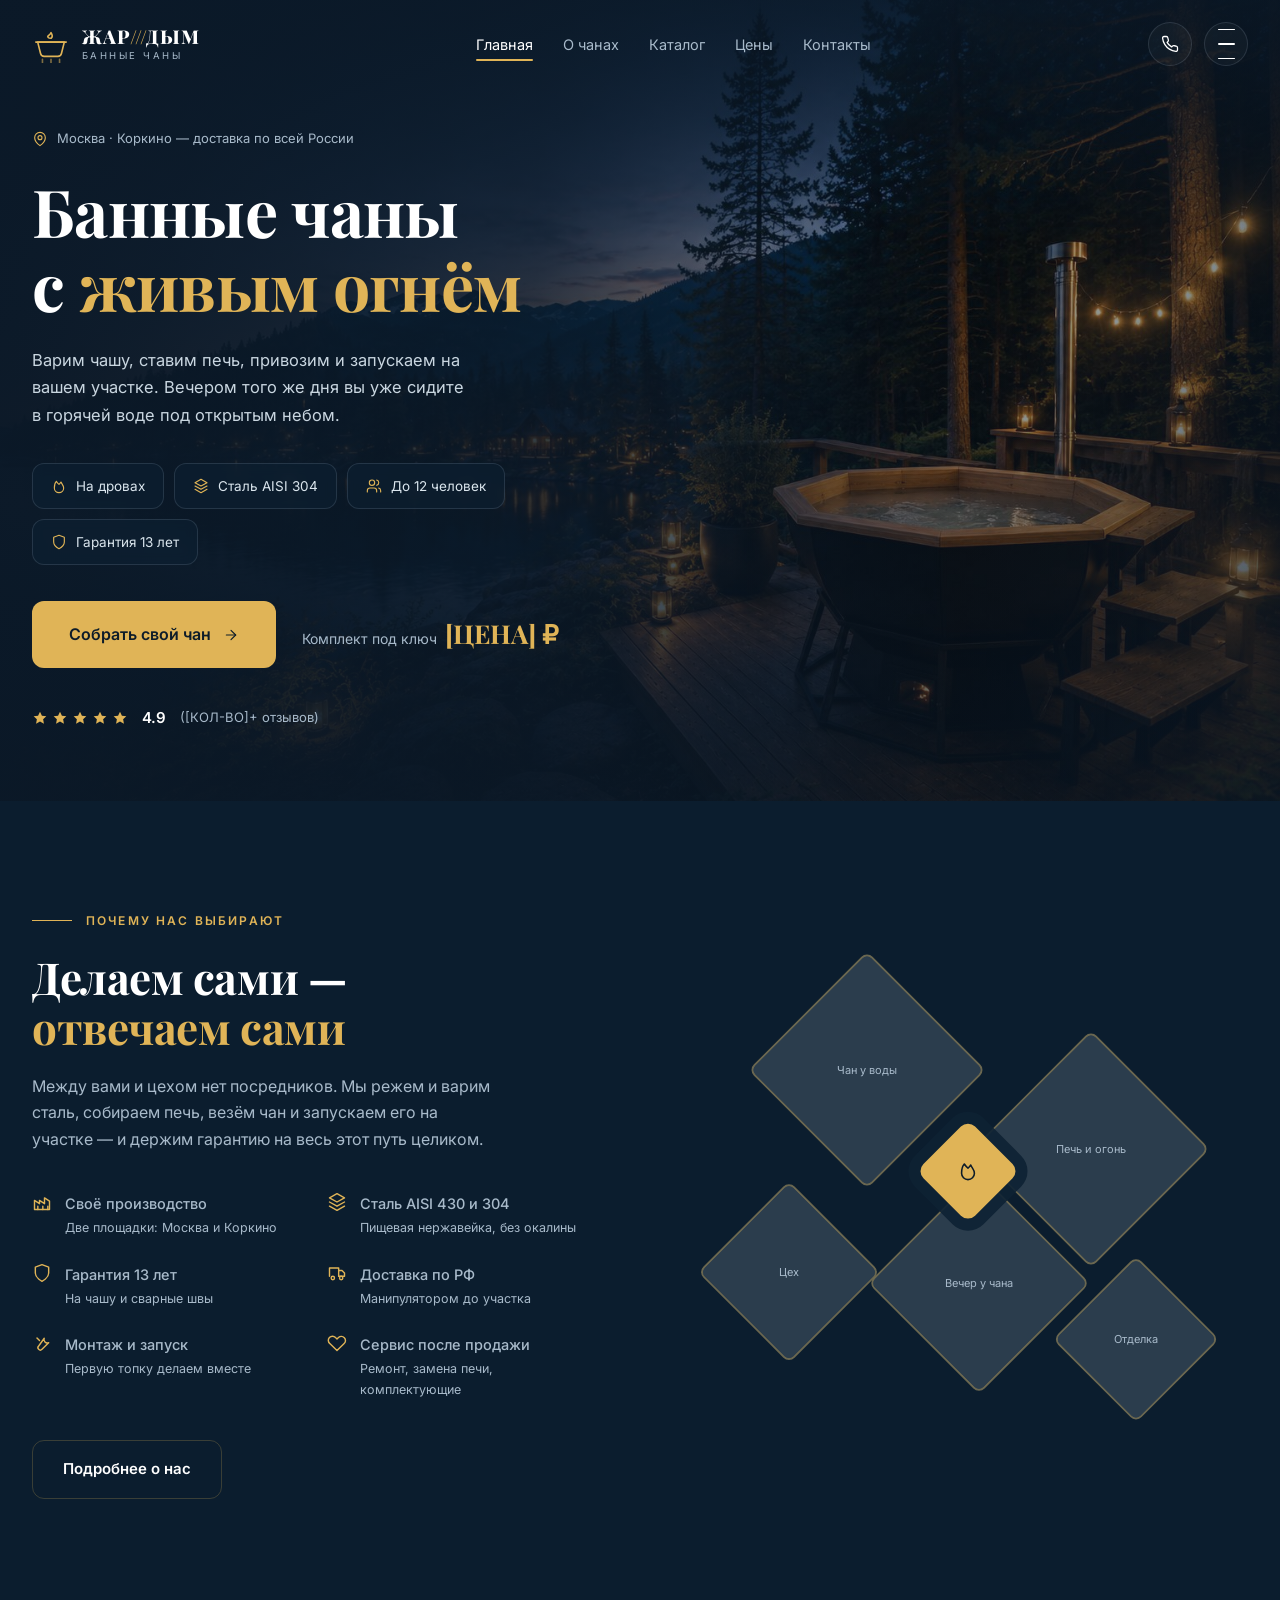
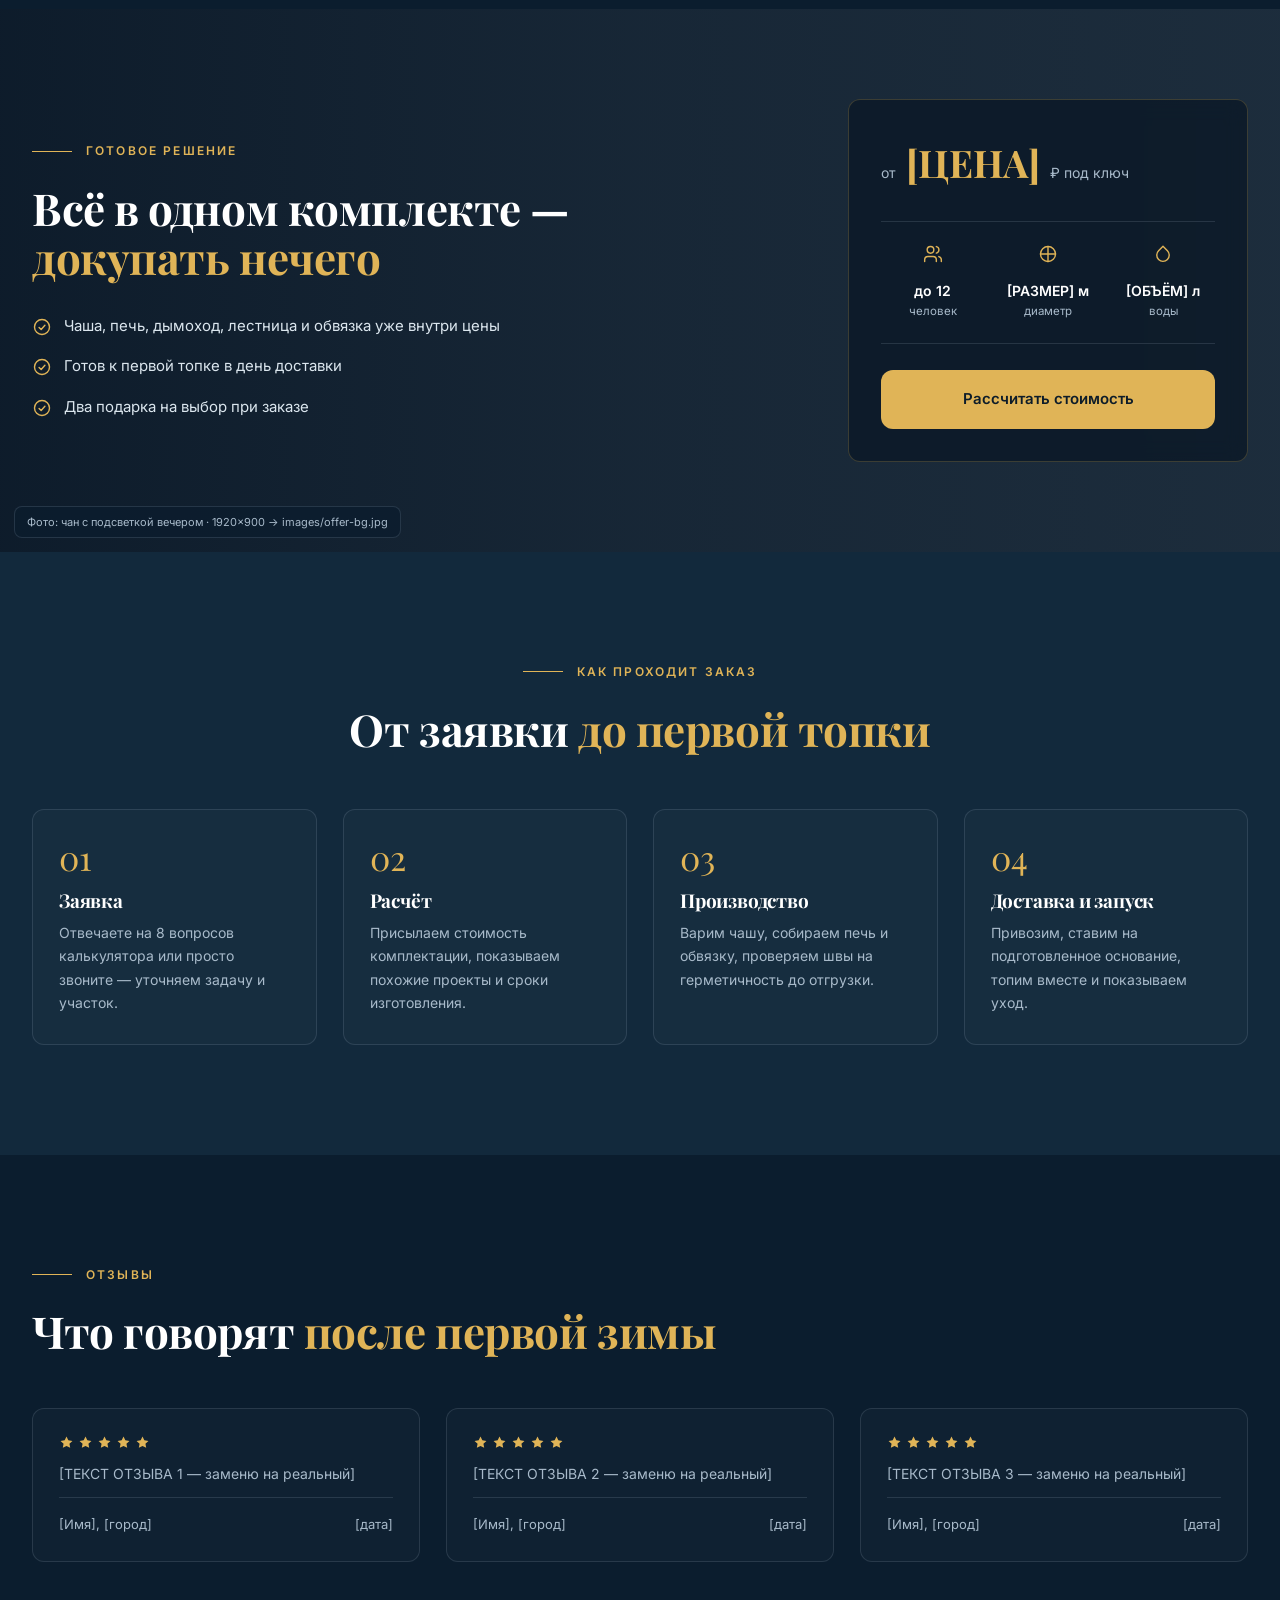
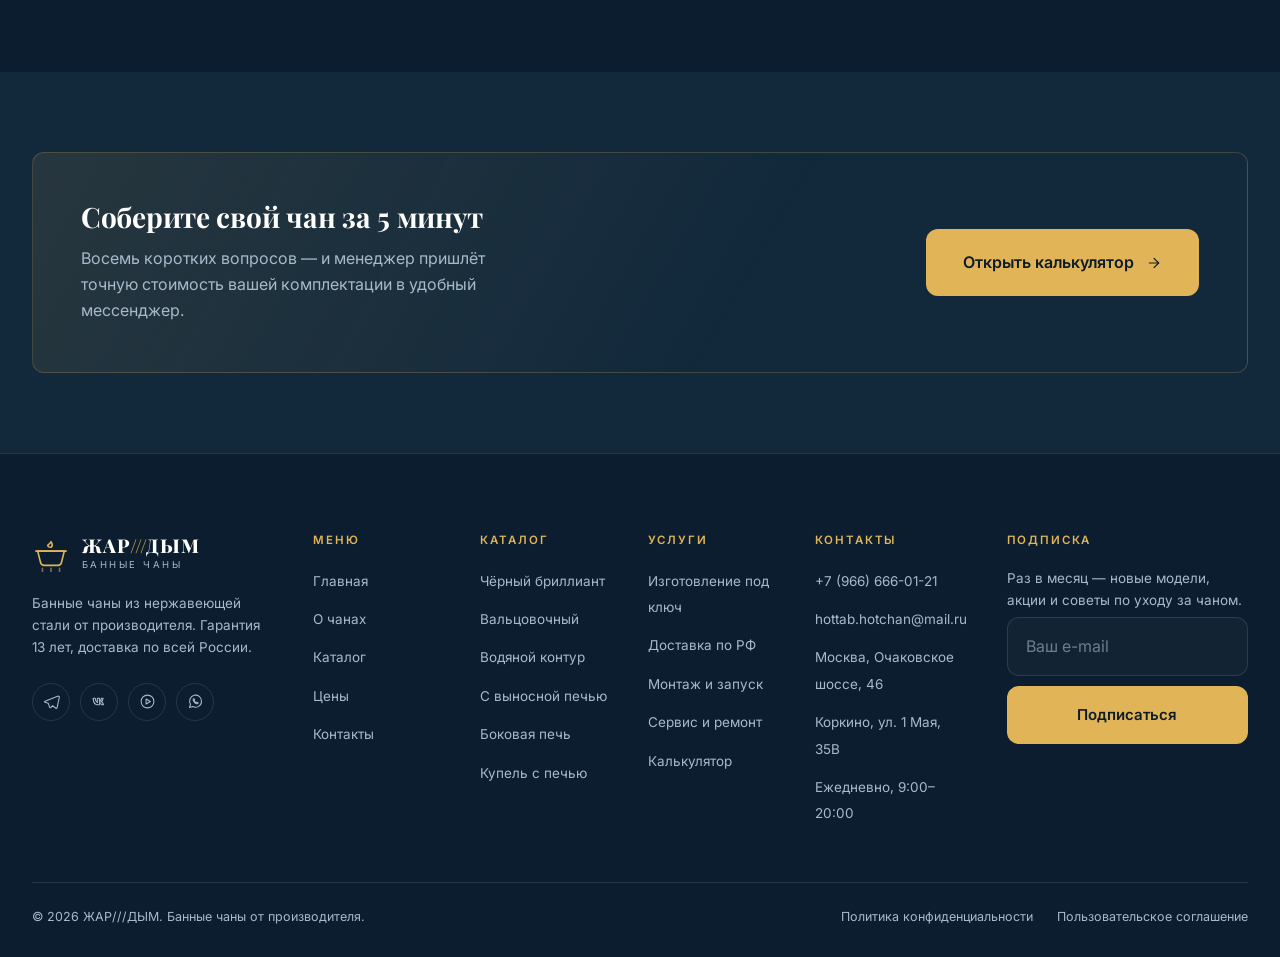
==== commit 4076c2ba: "Фото первого экрана, папка images и уборка в корне - images/hero.jpg — фото с первого экрана, переве" ====
--- a/index.html
+++ b/index.html
@@ -34,7 +34,7 @@
 
 <main>
 <section class="hero">
-  <div class="hero__media" style="--img:url('images/hero.jpg')" data-ph="Фото: чан на террасе у озера · 1920×1080 → images/hero.jpg"></div>
+  <div class="hero__media" style="--img:url('images/hero.jpg')"></div>
   <div class="container">
     <div class="hero__inner">
       <div class="geo"><svg width="16" height="16" viewBox="0 0 24 24" fill="none" stroke="currentColor" stroke-width="1.7" stroke-linecap="round" stroke-linejoin="round"><path d="M20 10c0 6-8 12-8 12s-8-6-8-12a8 8 0 0 1 16 0Z"/><circle cx="12" cy="10" r="3"/></svg>Москва · Коркино — доставка по всей России</div>
--- a/style.css
+++ b/style.css
@@ -130,7 +130,7 @@
 /* ---------- 5. Заглушки под фотографии ----------
    Серый прямоугольник с подписью. Если положить реальный файл
    в images/, он подхватится автоматически через --img.
-   Чтобы убрать подписи после загрузки фото — удалите правило .ph::after
+   Чтобы убрать подписи после загрузки фото — удалите правило .ph[data-ph]::after
 ------------------------------------------------------------------ */
 .ph{
   position:relative;
@@ -141,7 +141,7 @@
   border-radius:var(--r);
   overflow:hidden;
 }
-.ph::after{
+.ph[data-ph]::after{
   content:attr(data-ph);
   position:absolute;
   left:10px;
@@ -313,7 +313,7 @@
     linear-gradient(90deg,rgba(11,25,40,.94) 0%,rgba(11,25,40,.80) 42%,rgba(11,25,40,.30) 75%,rgba(11,25,40,.55) 100%),
     linear-gradient(180deg,rgba(11,25,40,.75) 0%,transparent 30%,rgba(11,25,40,.55) 100%);
 }
-.hero__media::after{
+.hero__media[data-ph]::after{
   content:attr(data-ph);
   position:absolute;
   right:14px;bottom:14px;
@@ -428,7 +428,7 @@
   background-size:cover;
   background-position:center;
 }
-.diamond__cell::after{
+.diamond__cell[data-ph]::after{
   content:attr(data-ph);
   position:absolute;
   inset:0;
@@ -479,7 +479,7 @@
   position:absolute;inset:0;
   background:linear-gradient(90deg,rgba(11,25,40,.92) 0%,rgba(11,25,40,.62) 50%,rgba(11,25,40,.45) 100%);
 }
-.offer__media::after{
+.offer__media[data-ph]::after{
   content:attr(data-ph);
   position:absolute;
   left:14px;bottom:14px;
@@ -908,6 +908,15 @@
   .header__actions .icon-btn{display:none;}
 
   .hero{min-height:auto;padding:calc(var(--hdr) + 46px) 0 56px;}
+  /* на узком экране затемнение мягче и кадр смещён к чану, иначе фото не видно */
+  .hero__media{background-position:72% center;}
+  .hero__media::before{
+    background:linear-gradient(180deg,
+      rgba(11,25,40,.86) 0%,
+      rgba(11,25,40,.58) 38%,
+      rgba(11,25,40,.52) 62%,
+      rgba(11,25,40,.90) 100%);
+  }
   .hero__cta{gap:16px;}
   .hero__cta .btn{width:100%;}
   .chips{gap:8px;}
@@ -932,7 +941,7 @@
   }
   .diamond__cell:first-child{grid-column:span 2;aspect-ratio:16/10;}
   .diamond__img{transform:none;}
-  .diamond__cell::after{
+  .diamond__cell[data-ph]::after{
     transform:none;
     display:block;
     inset:auto auto 8px 8px;
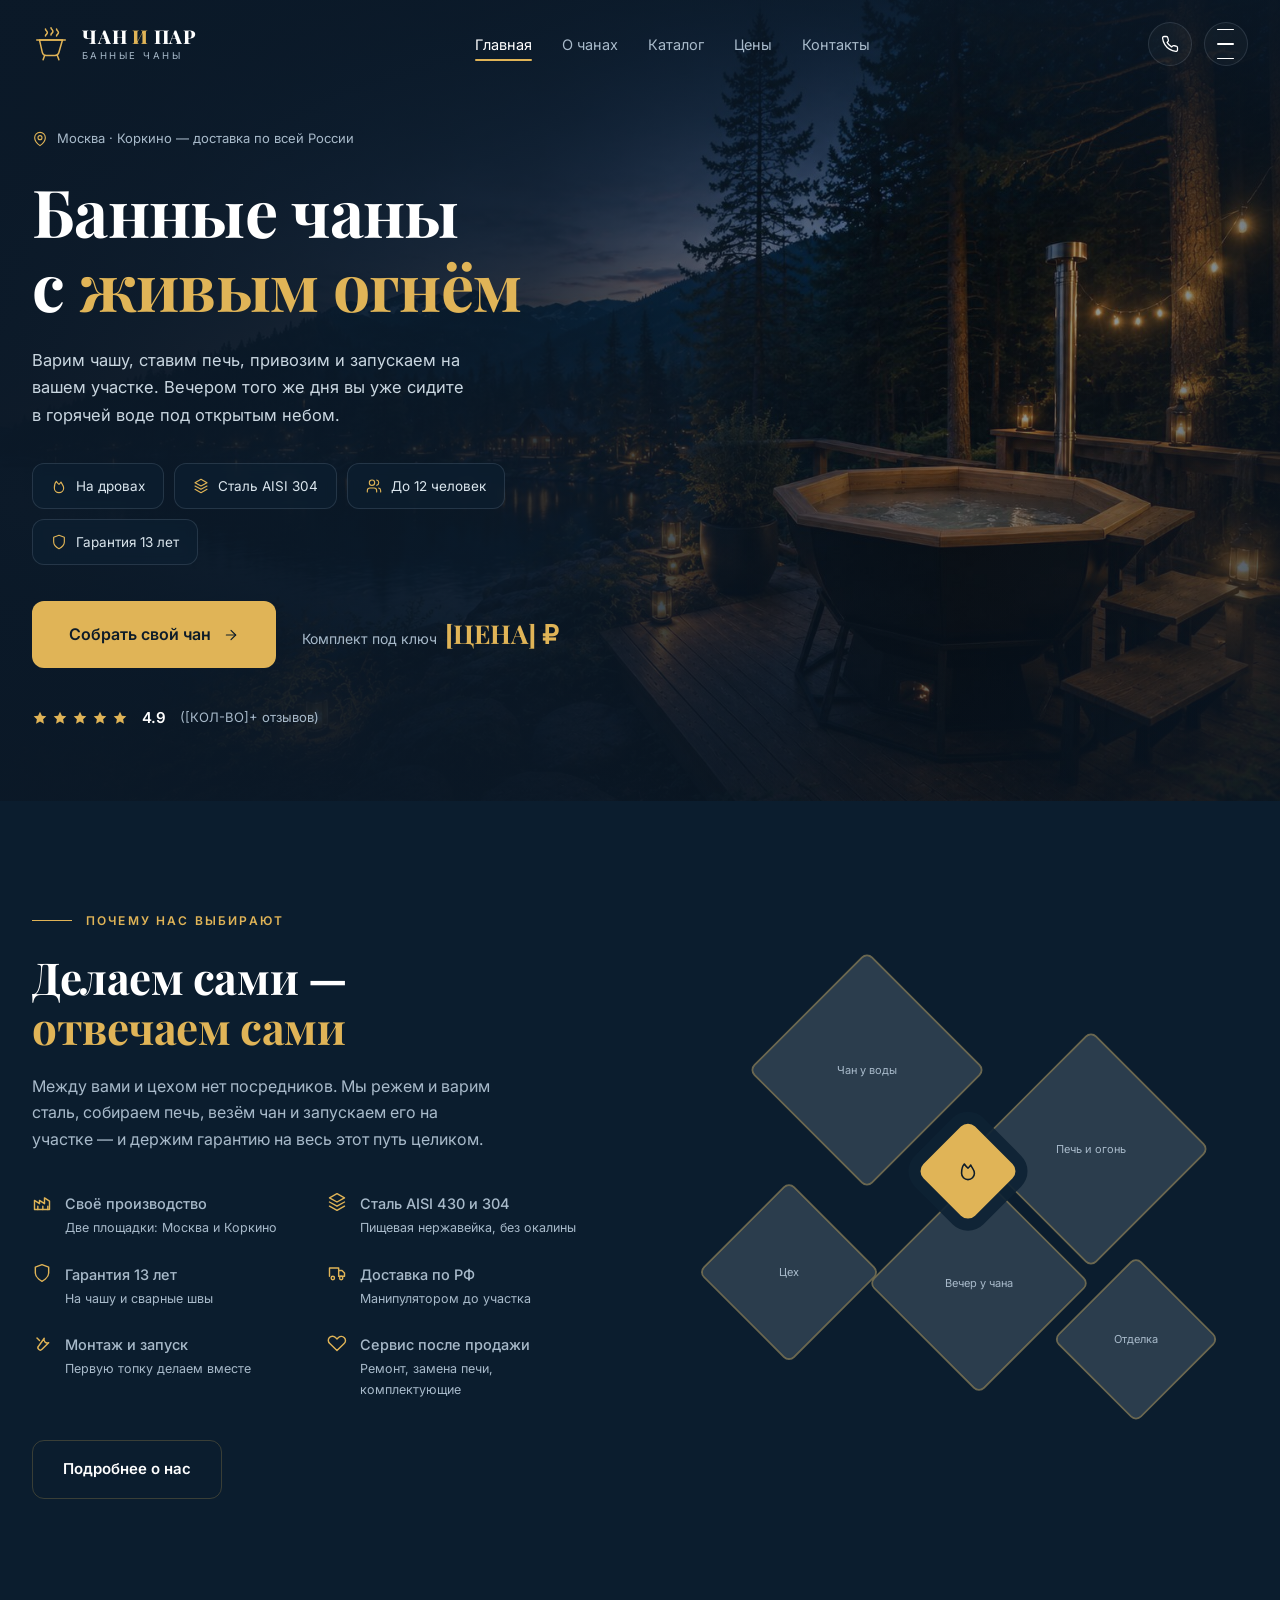
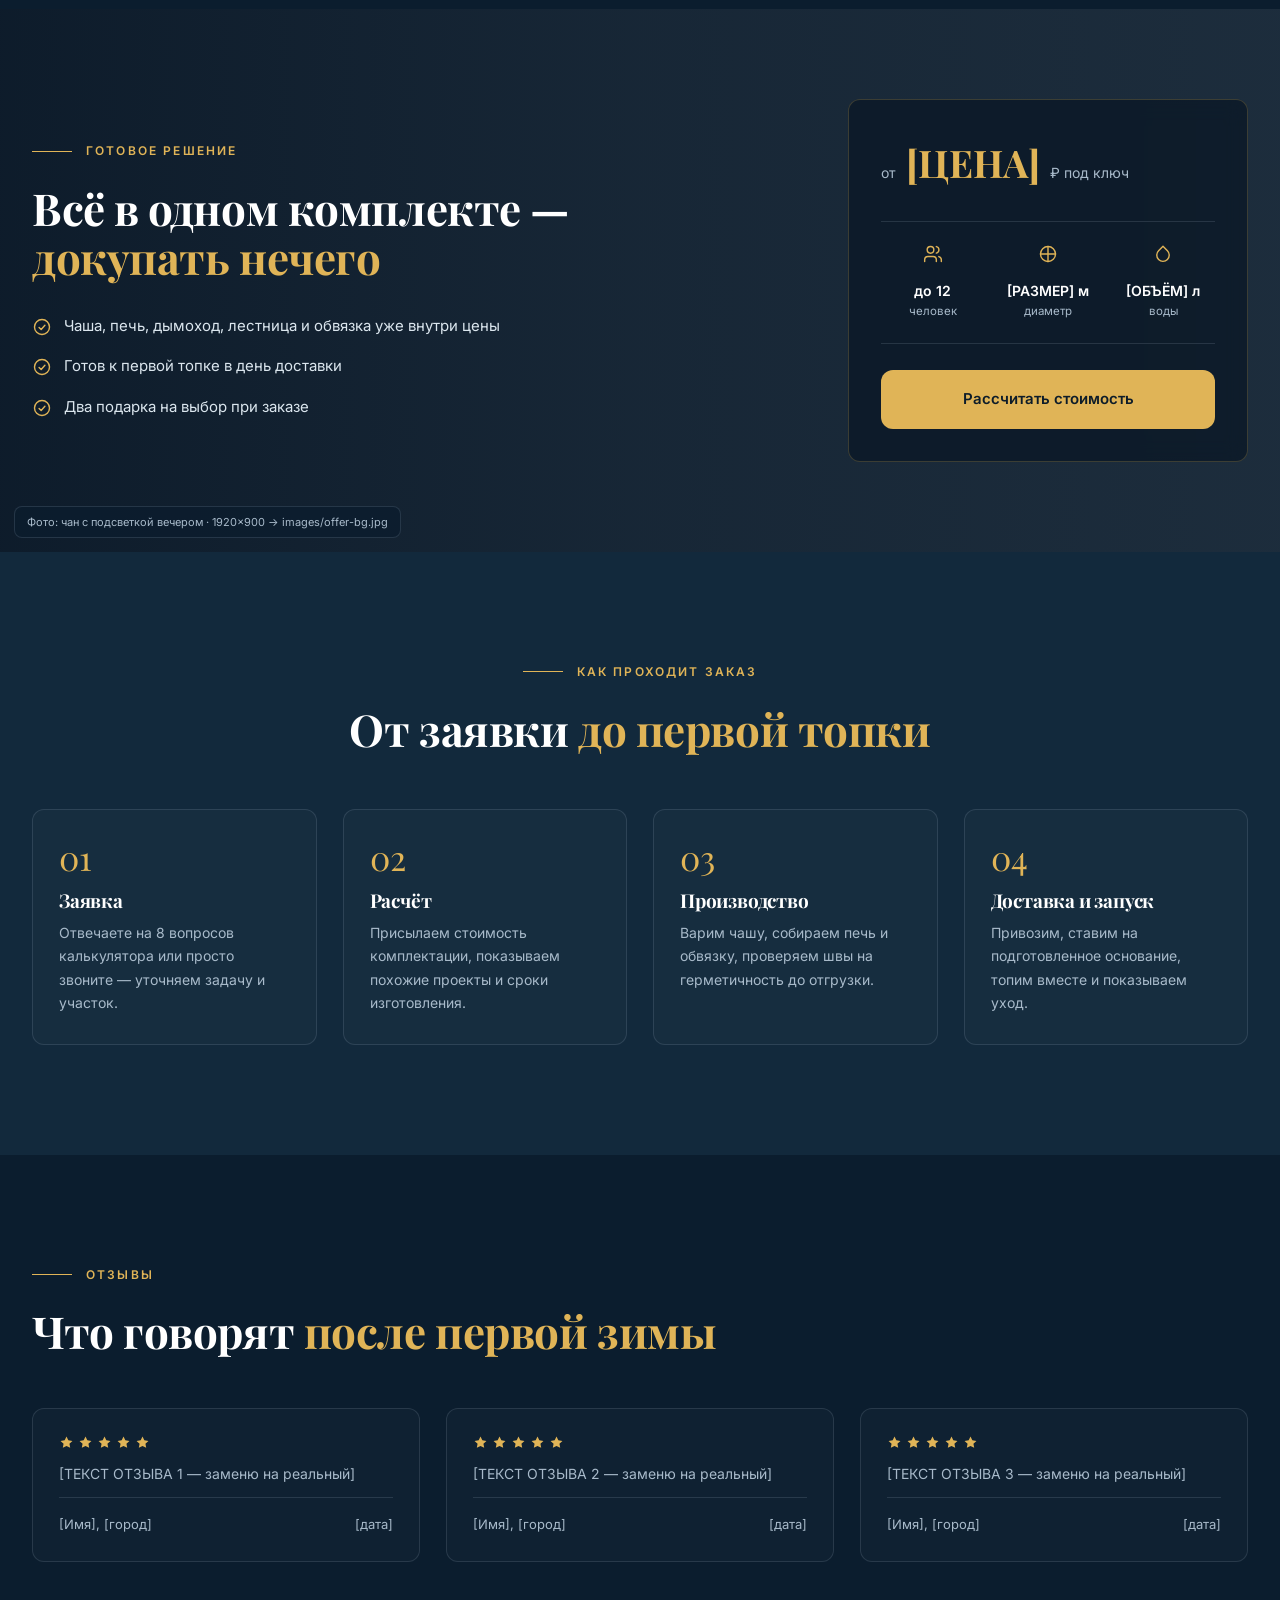
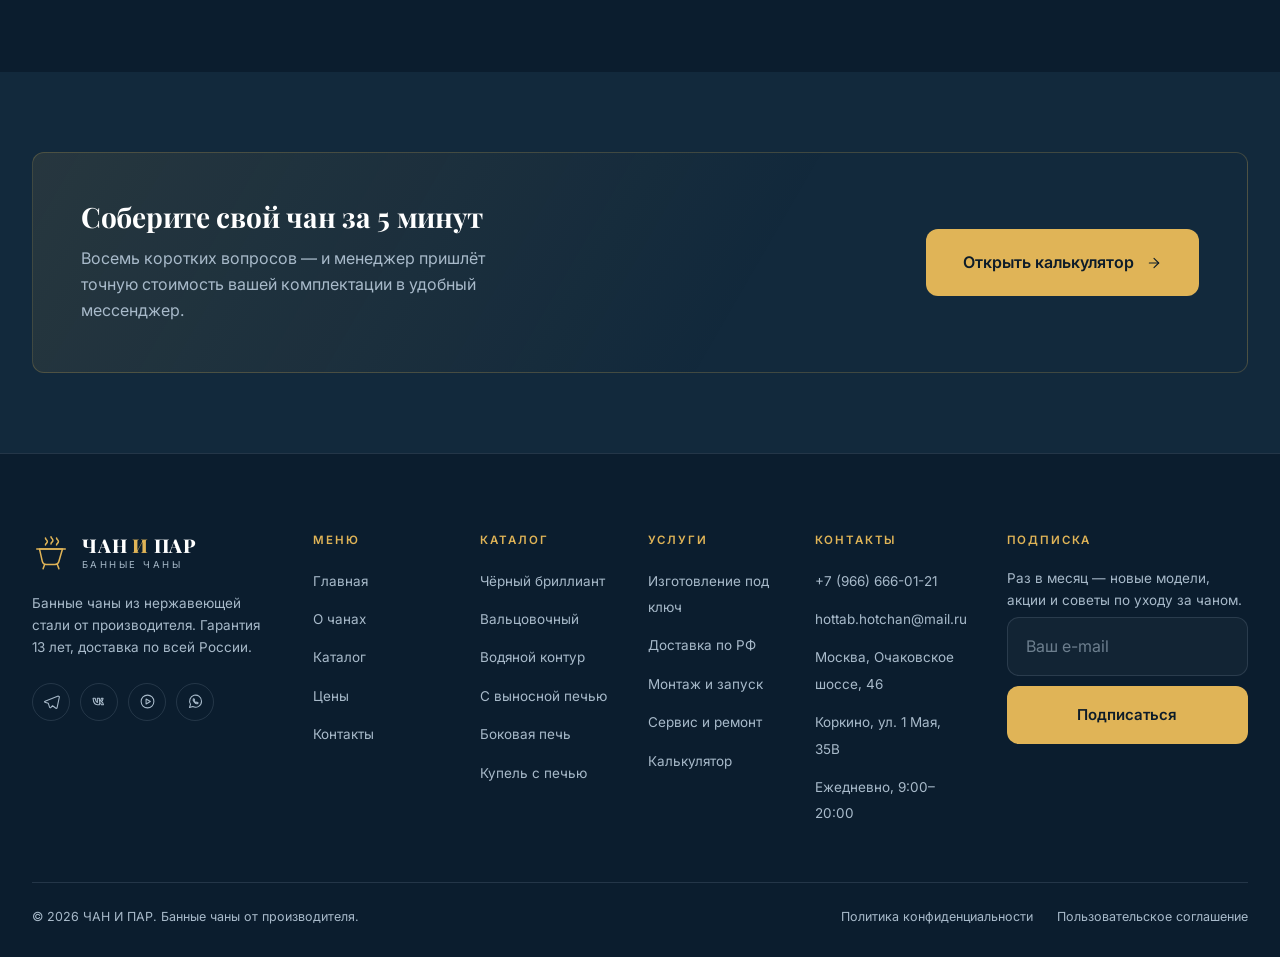
==== commit 4aa2469d: "Ребрендинг: ЖАР///ДЫМ → ЧАН И ПАР Новое имя и знак на всех пяти страницах.  Знак: чаша с тремя завит" ====
--- a/index.html
+++ b/index.html
@@ -3,18 +3,20 @@
 <head>
 <meta charset="UTF-8">
 <meta name="viewport" content="width=device-width, initial-scale=1">
-<title>ЖАР///ДЫМ — банные чаны от производителя | Москва и Коркино</title>
+<title>ЧАН И ПАР — банные чаны от производителя | Москва и Коркино</title>
 <meta name="description" content="Банные чаны из нержавеющей стали AISI 430 и 304 от производителя. Печь, дымоход, лестница в комплекте. Гарантия 13 лет, доставка по всей России.">
 <link rel="preconnect" href="https://fonts.googleapis.com">
 <link rel="preconnect" href="https://fonts.gstatic.com" crossorigin>
 <link href="https://fonts.googleapis.com/css2?family=Playfair+Display:wght@600;700;800&family=Inter:wght@400;500;600;700&display=swap" rel="stylesheet">
+<link rel="icon" href="images/favicon.svg" type="image/svg+xml">
+<link rel="apple-touch-icon" href="images/apple-touch-icon.png">
 <link rel="stylesheet" href="style.css">
 </head>
 <body>
 
 <header class="header">
   <div class="container header__inner">
-    <a class="logo" href="index.html" aria-label="Жар-Дым — на главную"><svg class="logo__mark" viewBox="0 0 40 40" fill="none" stroke="currentColor" stroke-width="1.7" stroke-linecap="round" stroke-linejoin="round"><path d="M6 18h28l-3 12a4 4 0 0 1-4 3H13a4 4 0 0 1-4-3Z"/><path d="M4 18h32"/><path d="M20 14c2.5-2 1-4.5 0-6-.5 2-2 2.5-3 3.5-1 1 0 2.5 3 2.5Z"/><path d="M11 40v-4M20 40v-4M29 40v-4" opacity=".55"/></svg><span class="logo__text"><span class="logo__name">ЖАР<i>///</i>ДЫМ</span><span class="logo__sub">банные чаны</span></span></a>
+    <a class="logo" href="index.html" aria-label="Чан и Пар — на главную"><svg class="logo__mark" viewBox="0 0 48 48" fill="none" stroke="currentColor" stroke-width="1.9" stroke-linecap="round" stroke-linejoin="round" aria-hidden="true"><path d="M17 14c0-2.2 2.4-2.2 2.4-4.4S17 7.2 17 5"/><path d="M24 12.5c0-2.2 2.4-2.2 2.4-4.4S24 5.7 24 3.5"/><path d="M31 14c0-2.2 2.4-2.2 2.4-4.4S31 7.2 31 5"/><path d="M6 19h36"/><path d="M9.5 19 13 34.5c.5 2.4 2.5 3.9 5 3.9h11c2.5 0 4.5-1.5 5-3.9L38.5 19Z"/><path d="M16 38.4 14 44M32 38.4 34 44"/></svg><span class="logo__text"><span class="logo__name">ЧАН <i>И</i> ПАР</span><span class="logo__sub">банные чаны</span></span></a>
     <nav class="nav"><ul class="nav__list"><li><a class="nav__link is-active" href="index.html">Главная</a></li><li><a class="nav__link" href="about.html">О чанах</a></li><li><a class="nav__link" href="services.html">Каталог</a></li><li><a class="nav__link" href="prices.html">Цены</a></li><li><a class="nav__link" href="contacts.html">Контакты</a></li></ul></nav>
     <div class="header__actions">
       <a class="icon-btn" href="tel:+79666660121" aria-label="Позвонить"><svg width="18" height="18" viewBox="0 0 24 24" fill="none" stroke="currentColor" stroke-width="1.7" stroke-linecap="round" stroke-linejoin="round"><path d="M22 16.9v3a2 2 0 0 1-2.2 2 19.8 19.8 0 0 1-8.6-3.1 19.5 19.5 0 0 1-6-6A19.8 19.8 0 0 1 2.1 4.2 2 2 0 0 1 4.1 2h3a2 2 0 0 1 2 1.7c.1 1 .4 1.9.7 2.8a2 2 0 0 1-.5 2.1L8.1 9.9a16 16 0 0 0 6 6l1.3-1.2a2 2 0 0 1 2.1-.5c.9.3 1.8.6 2.8.7a2 2 0 0 1 1.7 2Z"/></svg></a>
@@ -168,7 +170,7 @@
   <div class="container">
     <div class="footer__grid">
       <div class="footer__brand">
-        <a class="logo" href="index.html" aria-label="Жар-Дым — на главную"><svg class="logo__mark" viewBox="0 0 40 40" fill="none" stroke="currentColor" stroke-width="1.7" stroke-linecap="round" stroke-linejoin="round"><path d="M6 18h28l-3 12a4 4 0 0 1-4 3H13a4 4 0 0 1-4-3Z"/><path d="M4 18h32"/><path d="M20 14c2.5-2 1-4.5 0-6-.5 2-2 2.5-3 3.5-1 1 0 2.5 3 2.5Z"/><path d="M11 40v-4M20 40v-4M29 40v-4" opacity=".55"/></svg><span class="logo__text"><span class="logo__name">ЖАР<i>///</i>ДЫМ</span><span class="logo__sub">банные чаны</span></span></a>
+        <a class="logo" href="index.html" aria-label="Чан и Пар — на главную"><svg class="logo__mark" viewBox="0 0 48 48" fill="none" stroke="currentColor" stroke-width="1.9" stroke-linecap="round" stroke-linejoin="round" aria-hidden="true"><path d="M17 14c0-2.2 2.4-2.2 2.4-4.4S17 7.2 17 5"/><path d="M24 12.5c0-2.2 2.4-2.2 2.4-4.4S24 5.7 24 3.5"/><path d="M31 14c0-2.2 2.4-2.2 2.4-4.4S31 7.2 31 5"/><path d="M6 19h36"/><path d="M9.5 19 13 34.5c.5 2.4 2.5 3.9 5 3.9h11c2.5 0 4.5-1.5 5-3.9L38.5 19Z"/><path d="M16 38.4 14 44M32 38.4 34 44"/></svg><span class="logo__text"><span class="logo__name">ЧАН <i>И</i> ПАР</span><span class="logo__sub">банные чаны</span></span></a>
         <p class="footer__about">Банные чаны из нержавеющей стали от производителя. Гарантия 13 лет, доставка по всей России.</p>
         <div class="socials">
           <a class="social" href="#" aria-label="Telegram"><svg width="17" height="17" viewBox="0 0 24 24" fill="none" stroke="currentColor" stroke-width="1.5" stroke-linecap="round" stroke-linejoin="round"><path d="M21.5 4.3 2.9 11.5c-1.1.4-1.1 1.1-.2 1.4l4.7 1.5 1.8 5.5c.2.6.4.8 1 .8.5 0 .7-.2 1-.5l2.3-2.2 4.7 3.5c.9.5 1.5.2 1.7-.8l3.1-14.6c.3-1.2-.5-1.8-1.5-1.4Z"/></svg></a>
@@ -217,7 +219,7 @@
   </div>
   <div class="container">
     <div class="footer__bottom">
-      <span>© 2026 ЖАР///ДЫМ. Банные чаны от производителя.</span>
+      <span>© 2026 ЧАН И ПАР. Банные чаны от производителя.</span>
       <span class="footer__legal">
         <a href="#">Политика конфиденциальности</a>
         <a href="#">Пользовательское соглашение</a>
--- a/style.css
+++ b/style.css
@@ -191,7 +191,7 @@
   font-weight:800;
   letter-spacing:.04em;
 }
-.logo__name i{color:var(--gold);font-style:normal;letter-spacing:-.02em;}
+.logo__name i{color:var(--gold);font-style:normal;}
 .logo__sub{
   font-size:9.5px;
   letter-spacing:.26em;
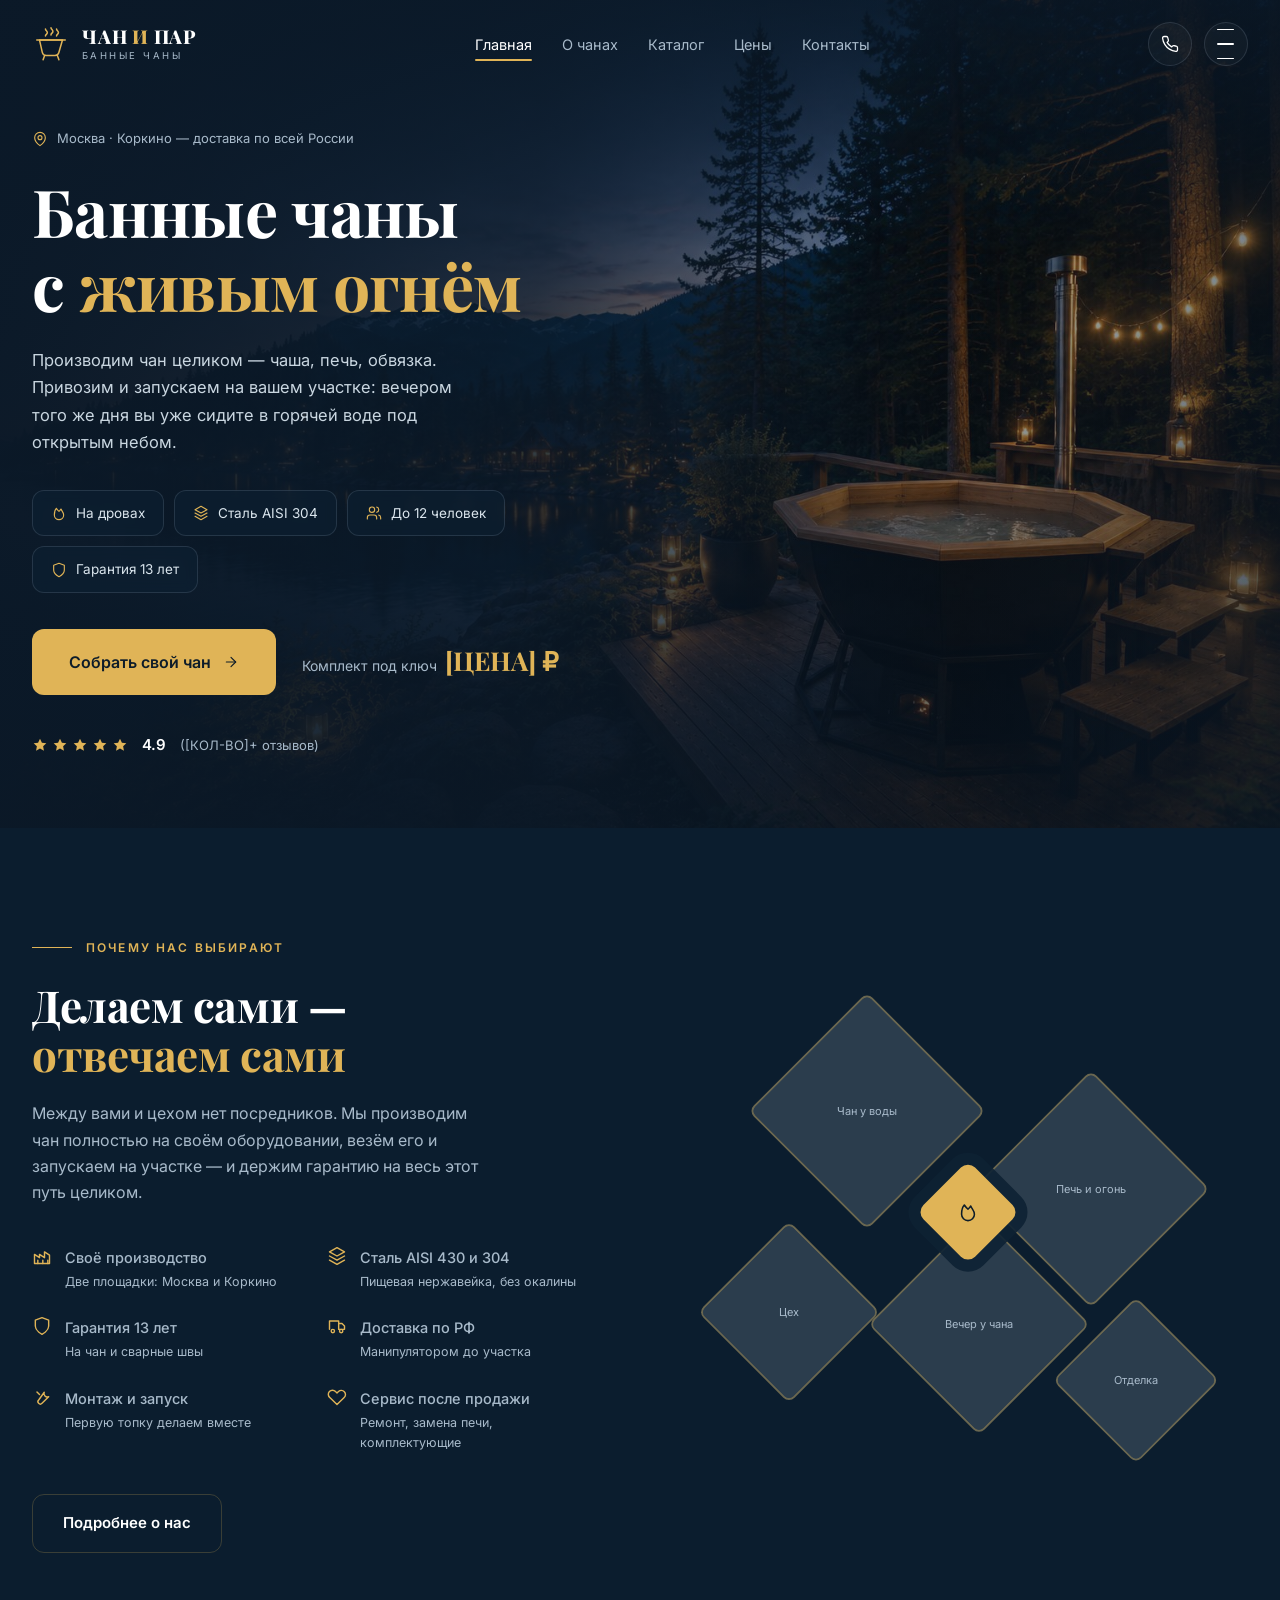
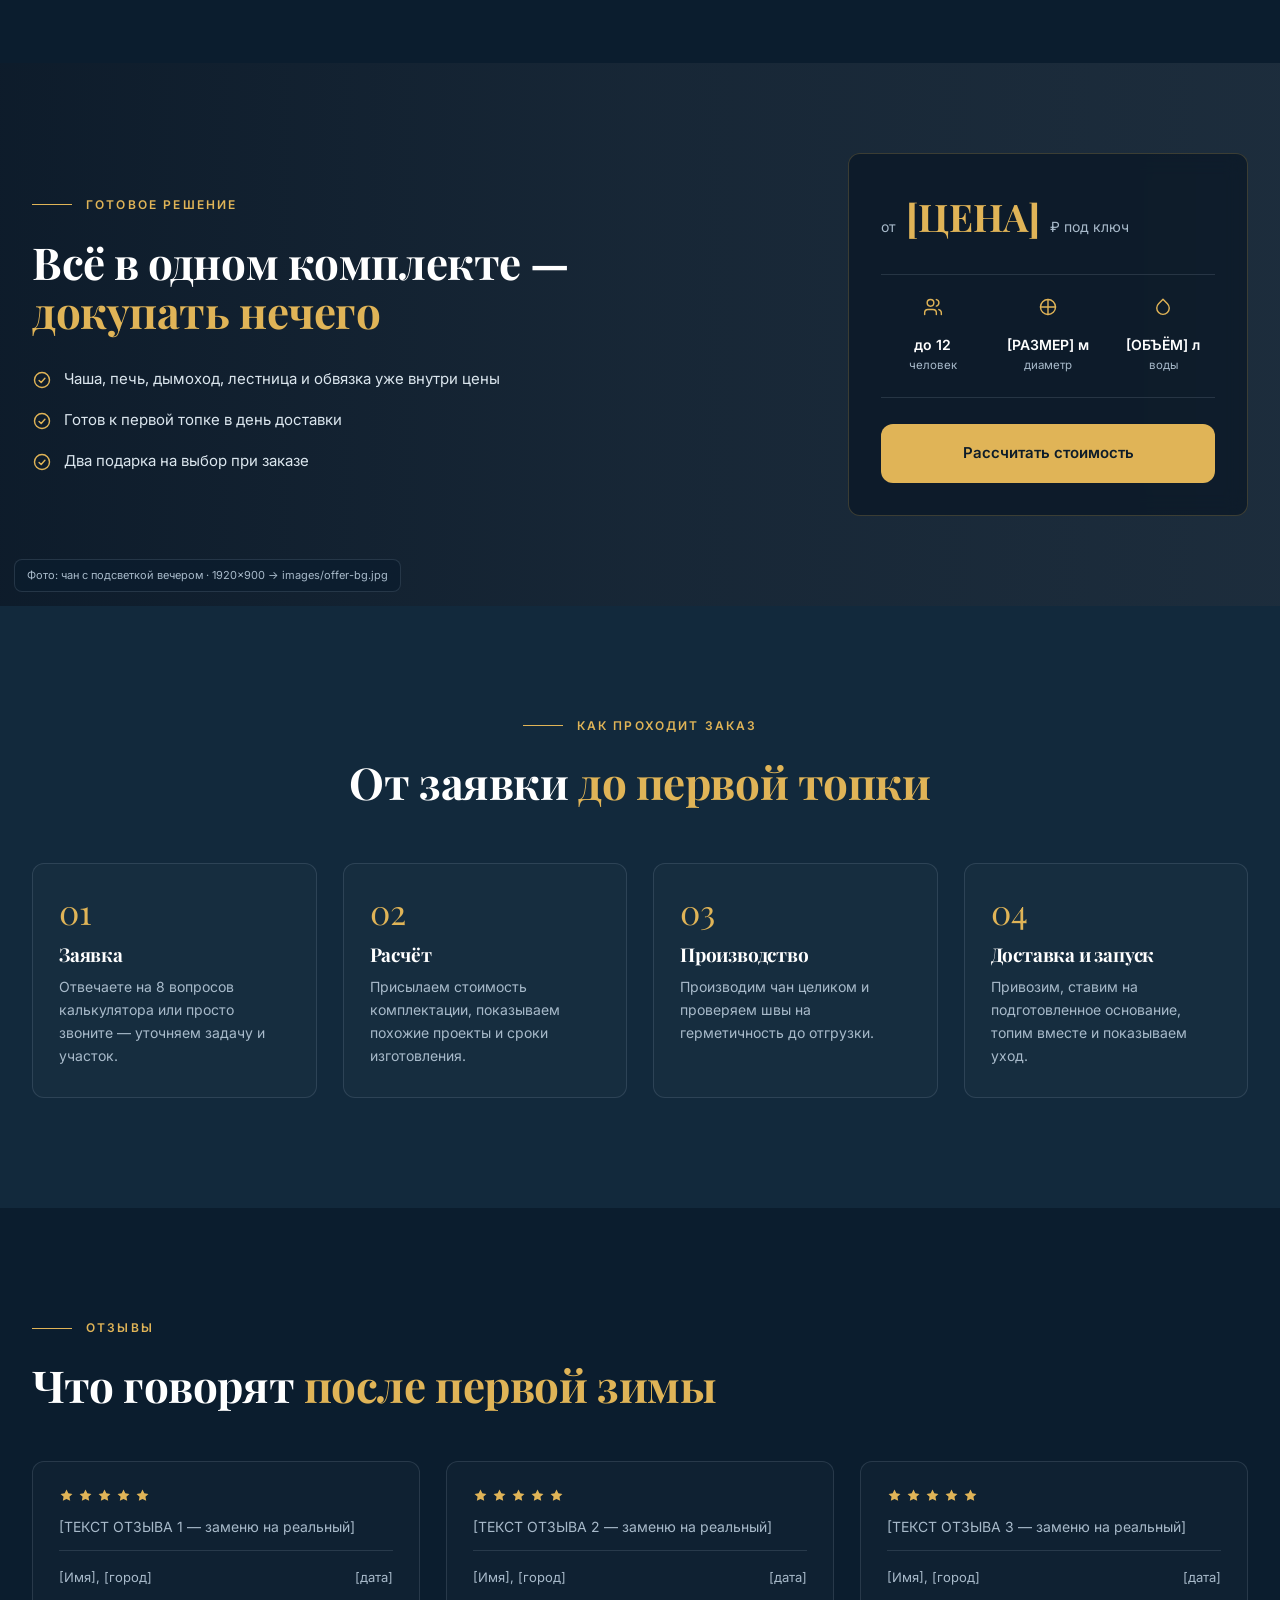
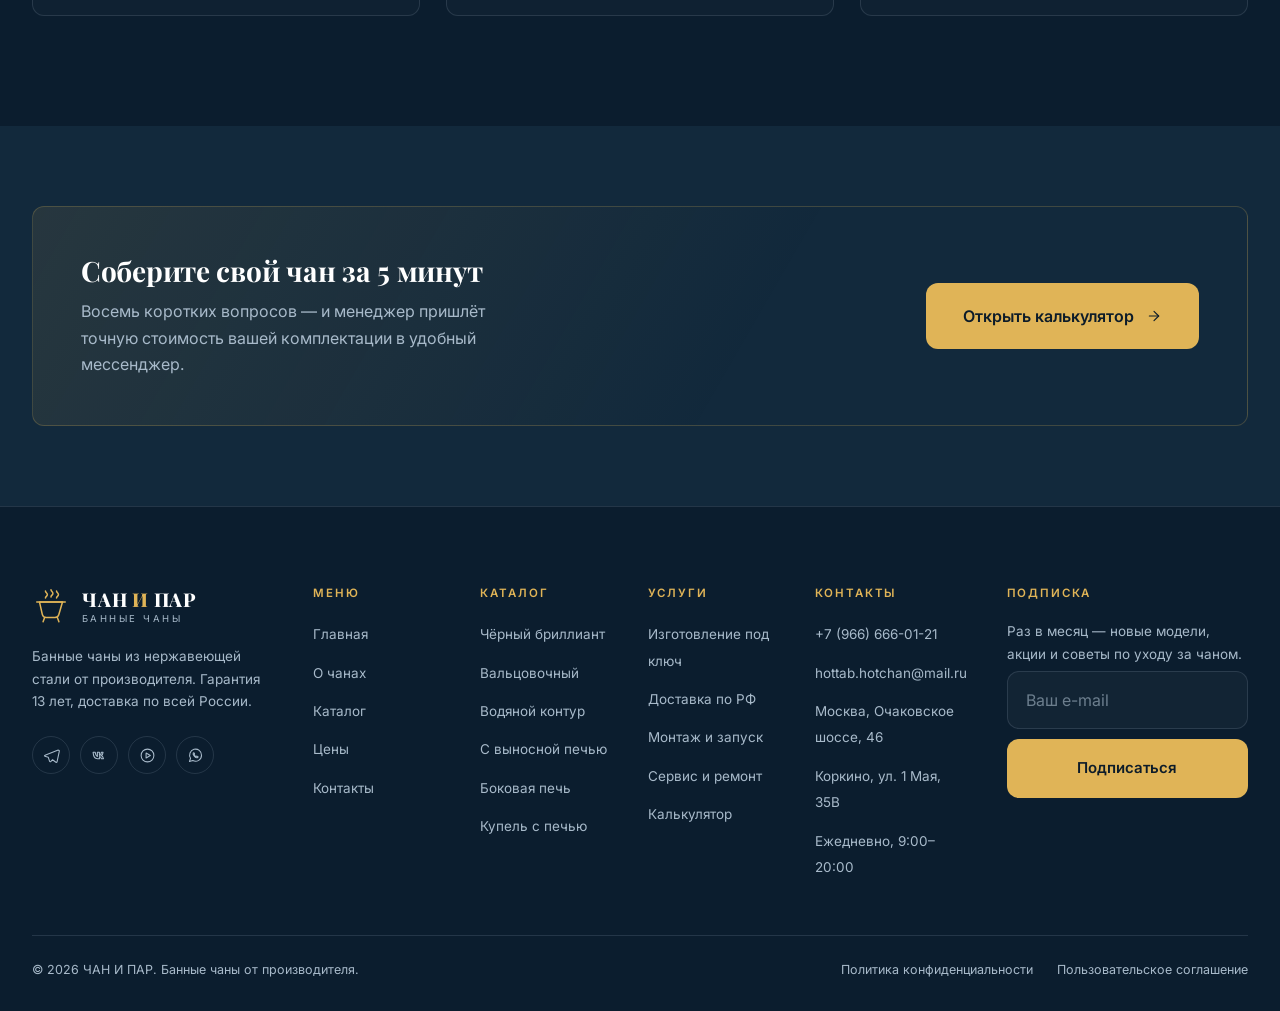
==== commit fce24d8a: "Главная: «производим чан» вместо «варим чашу» Четыре места на главной странице: - первый экран: «Про" ====
--- a/index.html
+++ b/index.html
@@ -41,7 +41,7 @@
     <div class="hero__inner">
       <div class="geo"><svg width="16" height="16" viewBox="0 0 24 24" fill="none" stroke="currentColor" stroke-width="1.7" stroke-linecap="round" stroke-linejoin="round"><path d="M20 10c0 6-8 12-8 12s-8-6-8-12a8 8 0 0 1 16 0Z"/><circle cx="12" cy="10" r="3"/></svg>Москва · Коркино — доставка по всей России</div>
       <h1 class="hero__title">Банные чаны<br>с <span class="gold">живым огнём</span></h1>
-      <p class="hero__text">Варим чашу, ставим печь, привозим и запускаем на вашем участке. Вечером того же дня вы уже сидите в горячей воде под открытым небом.</p>
+      <p class="hero__text">Производим чан целиком — чаша, печь, обвязка. Привозим и запускаем на вашем участке: вечером того же дня вы уже сидите в горячей воде под открытым небом.</p>
       <div class="chips">
         <span class="chip"><svg width="16" height="16" viewBox="0 0 24 24" fill="none" stroke="currentColor" stroke-width="1.7" stroke-linecap="round" stroke-linejoin="round"><path d="M12 22a7 7 0 0 0 7-7c0-4-3-6-4-9-1 2-2 2.5-3 3.5C10 8 8 5 8 5s-3 3-3 10a7 7 0 0 0 7 7Z"/></svg>На дровах</span>
         <span class="chip"><svg width="16" height="16" viewBox="0 0 24 24" fill="none" stroke="currentColor" stroke-width="1.7" stroke-linecap="round" stroke-linejoin="round"><path d="m12 2 9 5-9 5-9-5Z"/><path d="m3 12 9 5 9-5"/><path d="m3 17 9 5 9-5"/></svg>Сталь AISI 304</span>
@@ -67,11 +67,11 @@
       <div class="why__text">
         <div class="eyebrow">Почему нас выбирают</div>
         <h2 class="h-lg">Делаем сами —<br><span class="gold">отвечаем сами</span></h2>
-        <p class="lead">Между вами и цехом нет посредников. Мы режем и варим сталь, собираем печь, везём чан и запускаем его на участке — и держим гарантию на весь этот путь целиком.</p>
+        <p class="lead">Между вами и цехом нет посредников. Мы производим чан полностью на своём оборудовании, везём его и запускаем на участке — и держим гарантию на весь этот путь целиком.</p>
         <div class="why__features">
           <div class="feature"><svg width="20" height="20" viewBox="0 0 24 24" fill="none" stroke="currentColor" stroke-width="1.7" stroke-linecap="round" stroke-linejoin="round"><path d="M3 21V10l6 4V10l6 4V7l6 4v10Z"/><path d="M7 21v-4M13 21v-4M19 21v-4"/></svg><span><b>Своё производство</b><span>Две площадки: Москва и Коркино</span></span></div>
           <div class="feature"><svg width="20" height="20" viewBox="0 0 24 24" fill="none" stroke="currentColor" stroke-width="1.7" stroke-linecap="round" stroke-linejoin="round"><path d="m12 2 9 5-9 5-9-5Z"/><path d="m3 12 9 5 9-5"/><path d="m3 17 9 5 9-5"/></svg><span><b>Сталь AISI 430 и 304</b><span>Пищевая нержавейка, без окалины</span></span></div>
-          <div class="feature"><svg width="20" height="20" viewBox="0 0 24 24" fill="none" stroke="currentColor" stroke-width="1.7" stroke-linecap="round" stroke-linejoin="round"><path d="M12 22s8-4 8-10V5l-8-3-8 3v7c0 6 8 10 8 10Z"/></svg><span><b>Гарантия 13 лет</b><span>На чашу и сварные швы</span></span></div>
+          <div class="feature"><svg width="20" height="20" viewBox="0 0 24 24" fill="none" stroke="currentColor" stroke-width="1.7" stroke-linecap="round" stroke-linejoin="round"><path d="M12 22s8-4 8-10V5l-8-3-8 3v7c0 6 8 10 8 10Z"/></svg><span><b>Гарантия 13 лет</b><span>На чан и сварные швы</span></span></div>
           <div class="feature"><svg width="20" height="20" viewBox="0 0 24 24" fill="none" stroke="currentColor" stroke-width="1.7" stroke-linecap="round" stroke-linejoin="round"><path d="M3 16V6h11v10"/><path d="M14 9h4l3 3v4h-7"/><circle cx="7" cy="18" r="2"/><circle cx="17" cy="18" r="2"/></svg><span><b>Доставка по РФ</b><span>Манипулятором до участка</span></span></div>
           <div class="feature"><svg width="20" height="20" viewBox="0 0 24 24" fill="none" stroke="currentColor" stroke-width="1.7" stroke-linecap="round" stroke-linejoin="round"><path d="M14.7 6.3a4 4 0 0 0 5.3 5.3l-8 8a2.8 2.8 0 0 1-4-4Z"/><path d="m6 6 3 3"/></svg><span><b>Монтаж и запуск</b><span>Первую топку делаем вместе</span></span></div>
           <div class="feature"><svg width="20" height="20" viewBox="0 0 24 24" fill="none" stroke="currentColor" stroke-width="1.7" stroke-linecap="round" stroke-linejoin="round"><path d="M20.8 5.6a5 5 0 0 0-7-.2l-1.8 1.7-1.8-1.7a5 5 0 1 0-6.8 7.3l8.6 8.2 8.6-8.2a5 5 0 0 0 .2-7.1Z"/></svg><span><b>Сервис после продажи</b><span>Ремонт, замена печи, комплектующие</span></span></div>
@@ -123,7 +123,7 @@
     <div class="steps">
       <article class="step"><div class="step__num">01</div><h3>Заявка</h3><p>Отвечаете на 8 вопросов калькулятора или просто звоните — уточняем задачу и участок.</p></article>
       <article class="step"><div class="step__num">02</div><h3>Расчёт</h3><p>Присылаем стоимость комплектации, показываем похожие проекты и сроки изготовления.</p></article>
-      <article class="step"><div class="step__num">03</div><h3>Производство</h3><p>Варим чашу, собираем печь и обвязку, проверяем швы на герметичность до отгрузки.</p></article>
+      <article class="step"><div class="step__num">03</div><h3>Производство</h3><p>Производим чан целиком и проверяем швы на герметичность до отгрузки.</p></article>
       <article class="step"><div class="step__num">04</div><h3>Доставка и запуск</h3><p>Привозим, ставим на подготовленное основание, топим вместе и показываем уход.</p></article>
     </div>
   </div>
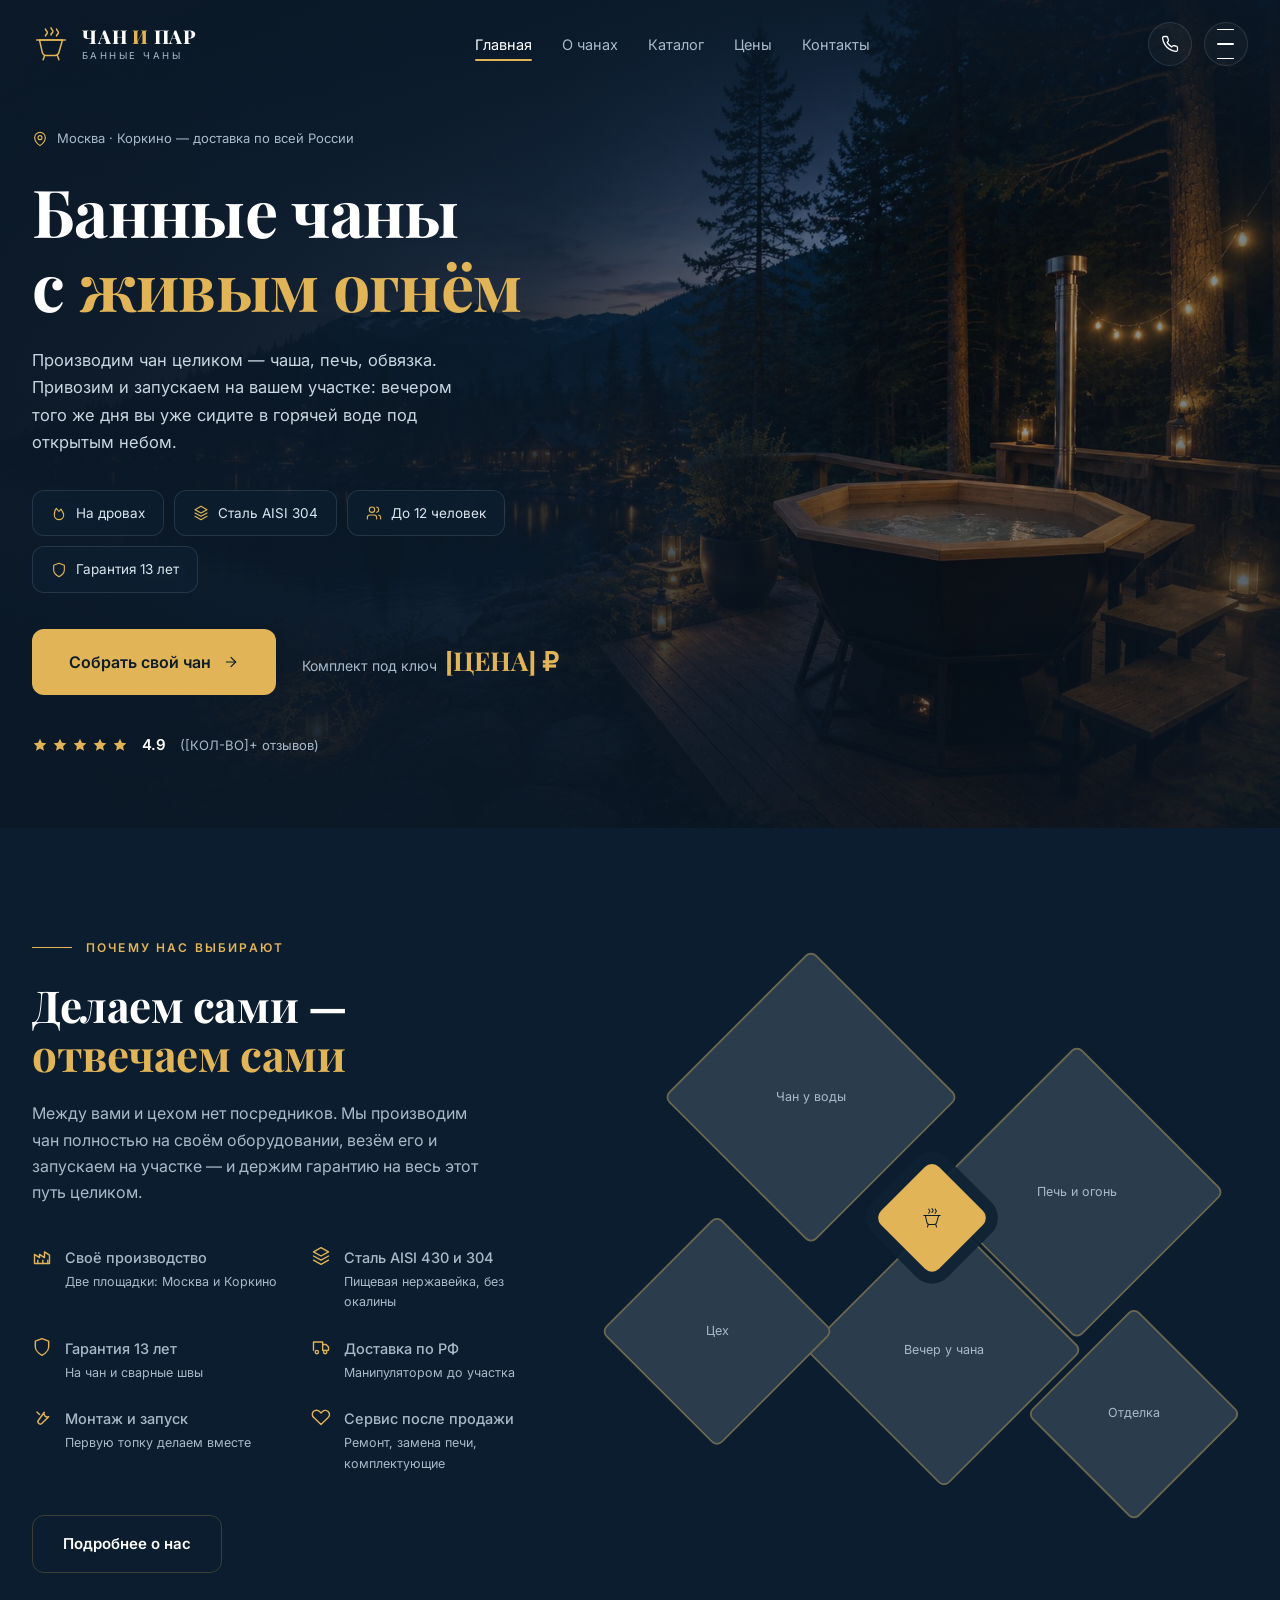
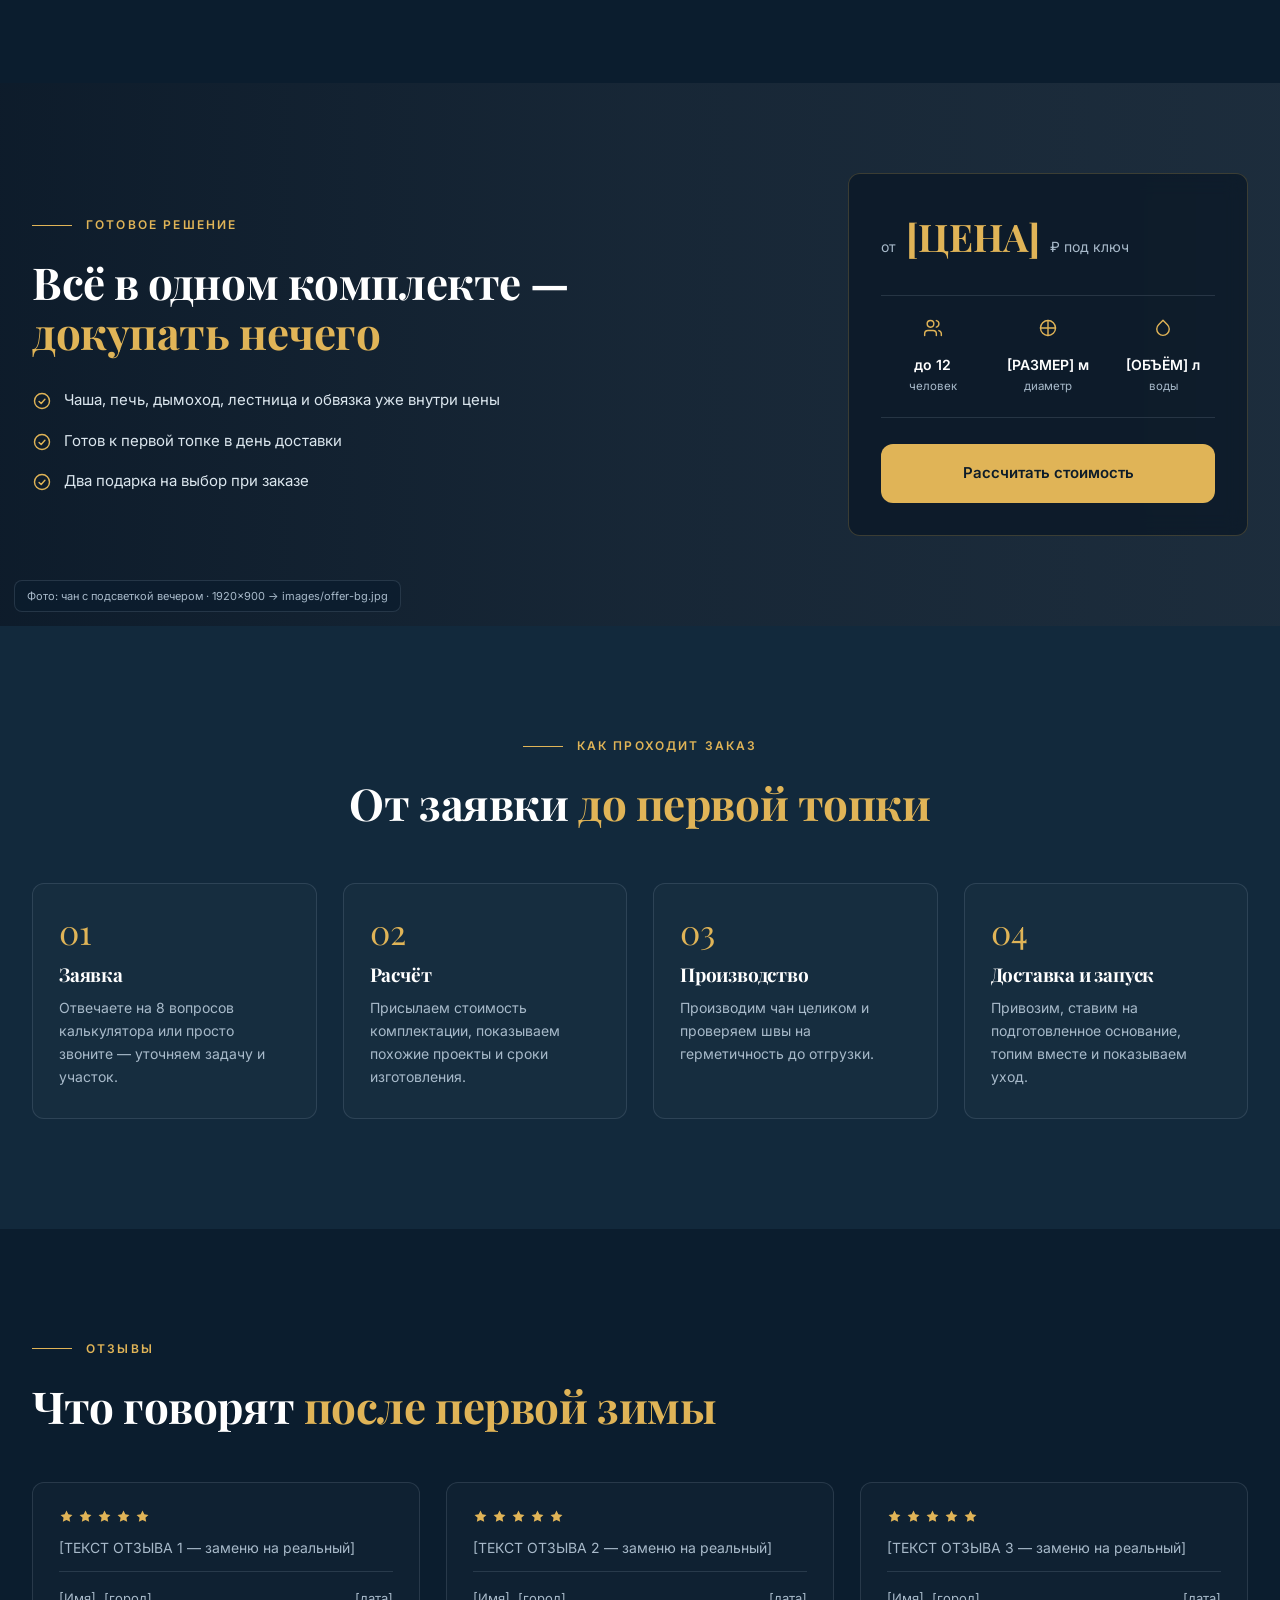
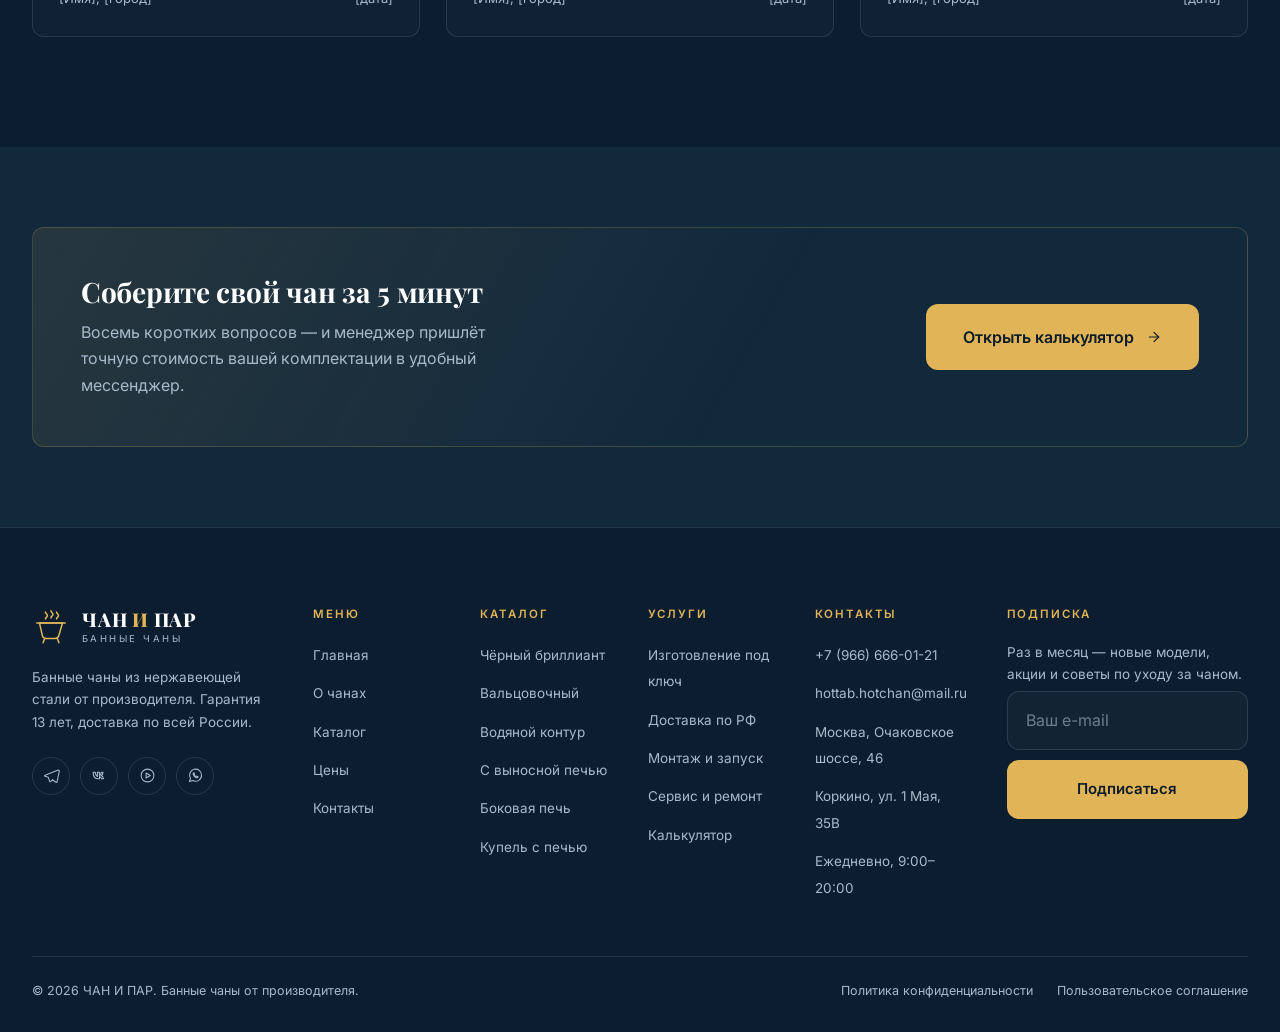
==== commit 746da0b5: "Коллаж-ромб крупнее, знак везде одинаковый Коллаж: - контейнер вырос с 560 до 633px на десктопе и 66" ====
--- a/index.html
+++ b/index.html
@@ -79,12 +79,12 @@
         <a class="btn btn--ghost" href="about.html">Подробнее о нас</a>
       </div>
       <div class="diamond">
-  <div class="diamond__cell" style="--x:32%;--y:26%;--s:30%" data-ph="Чан у воды"><div class="diamond__img" style="--img:url('images/collage-1.jpg')"></div></div>
-  <div class="diamond__cell" style="--x:72%;--y:40%;--s:30%" data-ph="Печь и огонь"><div class="diamond__img" style="--img:url('images/collage-2.jpg')"></div></div>
-  <div class="diamond__cell" style="--x:52%;--y:64%;--s:28%" data-ph="Вечер у чана"><div class="diamond__img" style="--img:url('images/collage-3.jpg')"></div></div>
-  <div class="diamond__cell" style="--x:18%;--y:62%;--s:23%" data-ph="Цех"><div class="diamond__img" style="--img:url('images/collage-4.jpg')"></div></div>
-  <div class="diamond__cell" style="--x:80%;--y:74%;--s:21%" data-ph="Отделка"><div class="diamond__img" style="--img:url('images/collage-5.jpg')"></div></div>
-  <div class="diamond__badge"><svg width="22" height="22" viewBox="0 0 24 24" fill="none" stroke="currentColor" stroke-width="1.7" stroke-linecap="round" stroke-linejoin="round"><path d="M12 22a7 7 0 0 0 7-7c0-4-3-6-4-9-1 2-2 2.5-3 3.5C10 8 8 5 8 5s-3 3-3 10a7 7 0 0 0 7 7Z"/></svg></div>
+  <div class="diamond__cell" style="--x:31%;--y:25%;--s:33%" data-ph="Чан у воды"><div class="diamond__img" style="--img:url('images/collage-1.jpg')"></div></div>
+  <div class="diamond__cell" style="--x:73%;--y:40%;--s:33%" data-ph="Печь и огонь"><div class="diamond__img" style="--img:url('images/collage-2.jpg')"></div></div>
+  <div class="diamond__cell" style="--x:52%;--y:65%;--s:31%" data-ph="Вечер у чана"><div class="diamond__img" style="--img:url('images/collage-3.jpg')"></div></div>
+  <div class="diamond__cell" style="--x:16%;--y:62%;--s:26%" data-ph="Цех"><div class="diamond__img" style="--img:url('images/collage-4.jpg')"></div></div>
+  <div class="diamond__cell" style="--x:82%;--y:75%;--s:24%" data-ph="Отделка"><div class="diamond__img" style="--img:url('images/collage-5.jpg')"></div></div>
+  <div class="diamond__badge"><svg viewBox="0 0 48 48" width="22" height="22" fill="none" stroke="currentColor" stroke-width="2.3" stroke-linecap="round" stroke-linejoin="round" aria-hidden="true"><path d="M17 14c0-2.2 2.4-2.2 2.4-4.4S17 7.2 17 5"/><path d="M24 12.5c0-2.2 2.4-2.2 2.4-4.4S24 5.7 24 3.5"/><path d="M31 14c0-2.2 2.4-2.2 2.4-4.4S31 7.2 31 5"/><path d="M6 19h36"/><path d="M9.5 19 13 34.5c.5 2.4 2.5 3.9 5 3.9h11c2.5 0 4.5-1.5 5-3.9L38.5 19Z"/><path d="M16 38.4 14 44M32 38.4 34 44"/></svg></div>
 </div>
     </div>
   </div>
--- a/style.css
+++ b/style.css
@@ -384,8 +384,8 @@
 /* ---------- 9. Блок «Почему мы» ---------- */
 .why{
   display:grid;
-  grid-template-columns:minmax(0,1fr) minmax(0,1.05fr);
-  gap:70px;
+  grid-template-columns:minmax(0,1fr) minmax(0,1.2fr);
+  gap:56px;
   align-items:center;
 }
 .why__features{
@@ -403,7 +403,7 @@
 .diamond{
   position:relative;
   width:100%;
-  max-width:560px;
+  max-width:720px;
   margin-left:auto;
   aspect-ratio:1;
 }
@@ -436,8 +436,8 @@
   place-items:center;
   transform:rotate(-45deg);
   text-align:center;
-  font-size:11px;
-  line-height:1.3;
+  font-size:12.5px;
+  line-height:1.35;
   color:var(--muted);
   padding:14%;
   pointer-events:none;
@@ -877,7 +877,7 @@
 @media (max-width:1024px){
   .nav{display:none;}
   .why{grid-template-columns:1fr;gap:56px;}
-  .diamond{margin:0 auto;}
+  .diamond{margin:0 auto;max-width:660px;}
   .offer__grid{grid-template-columns:1fr;gap:36px;}
   .offer__card{max-width:460px;}
   .steps{grid-template-columns:1fr 1fr;}
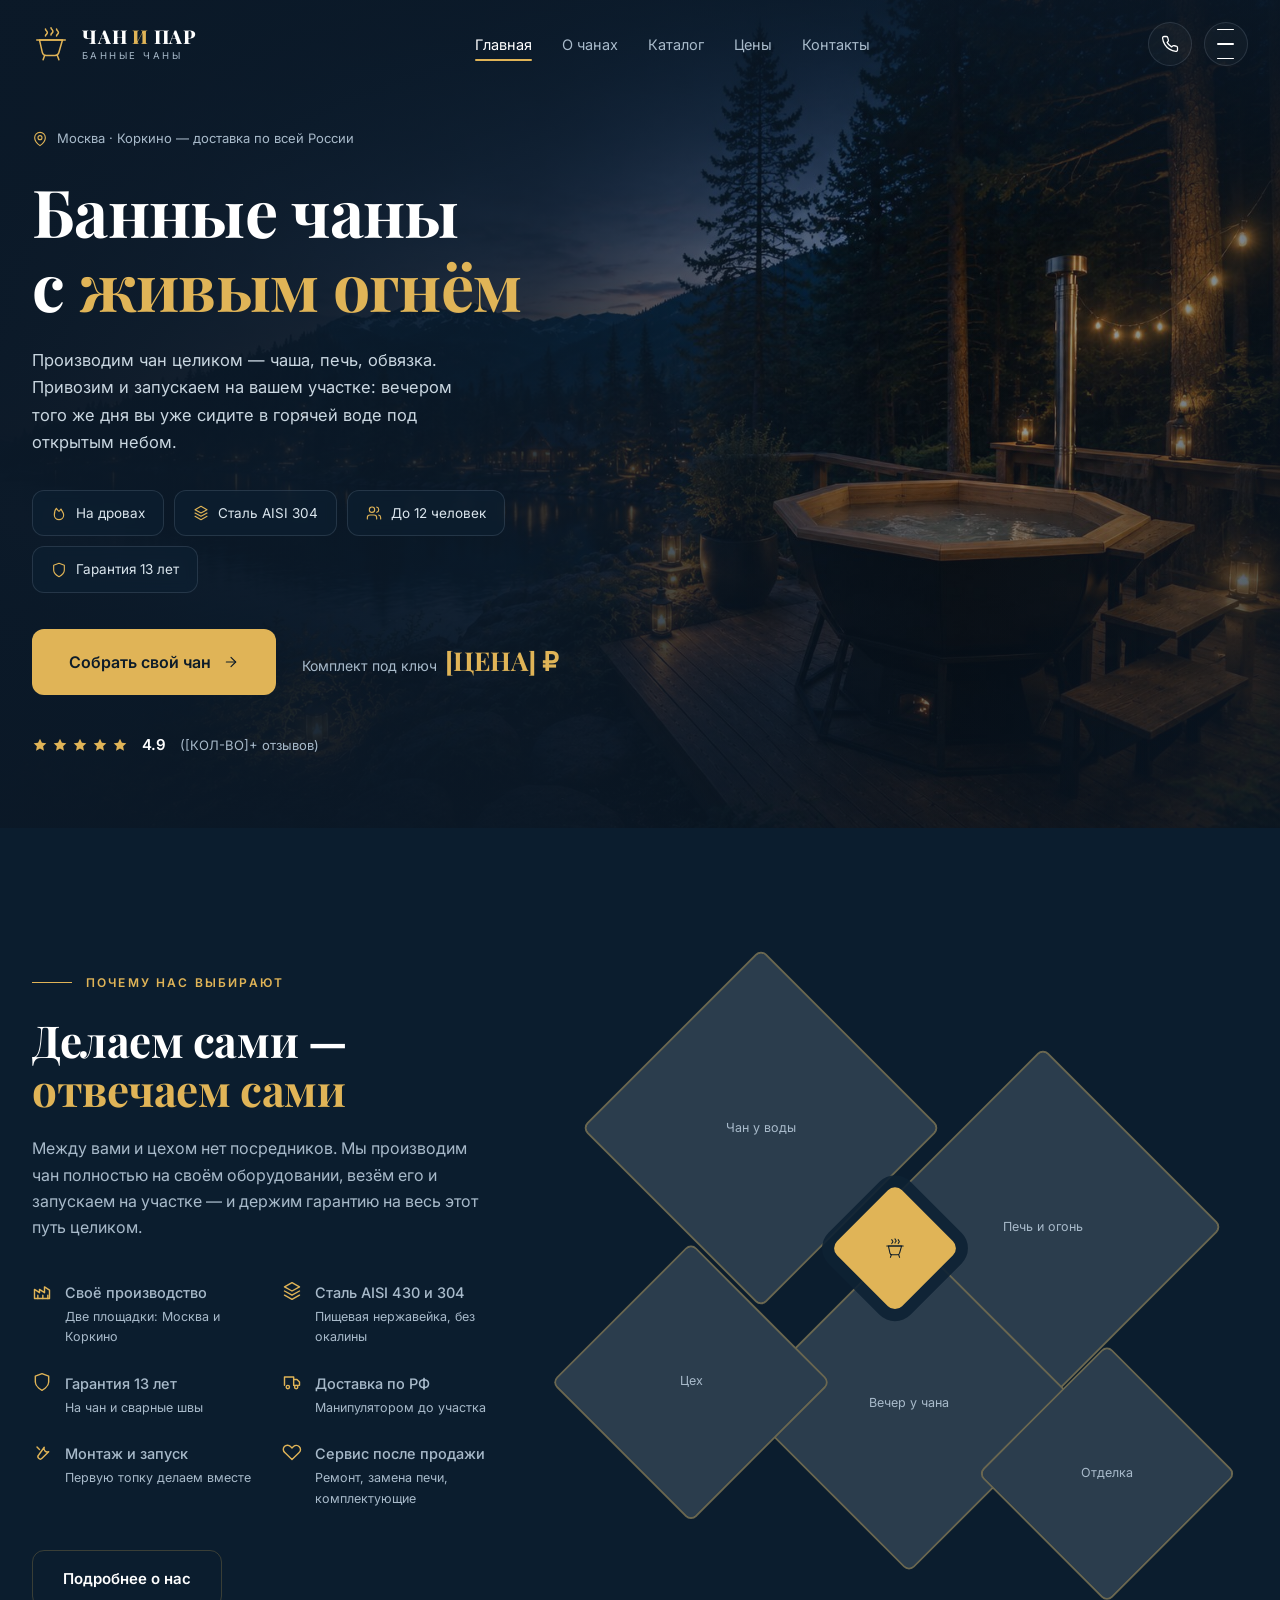
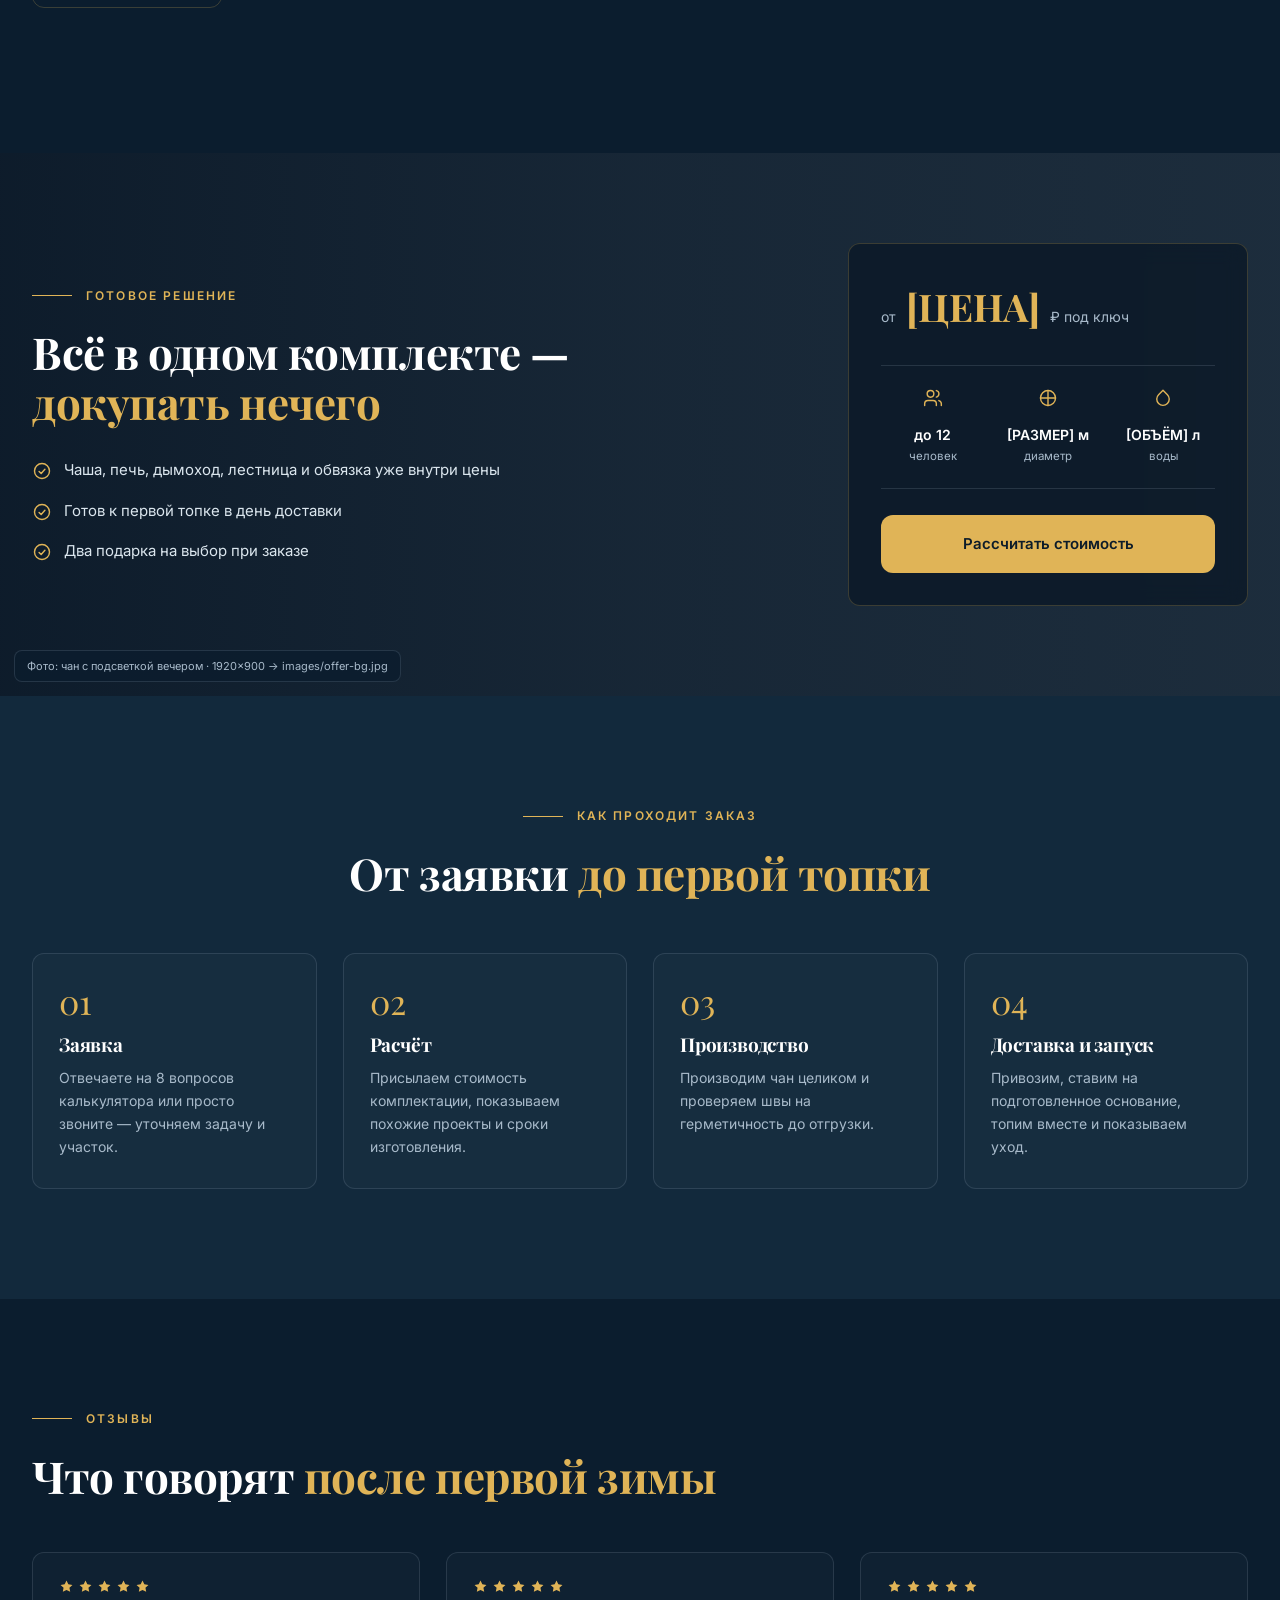
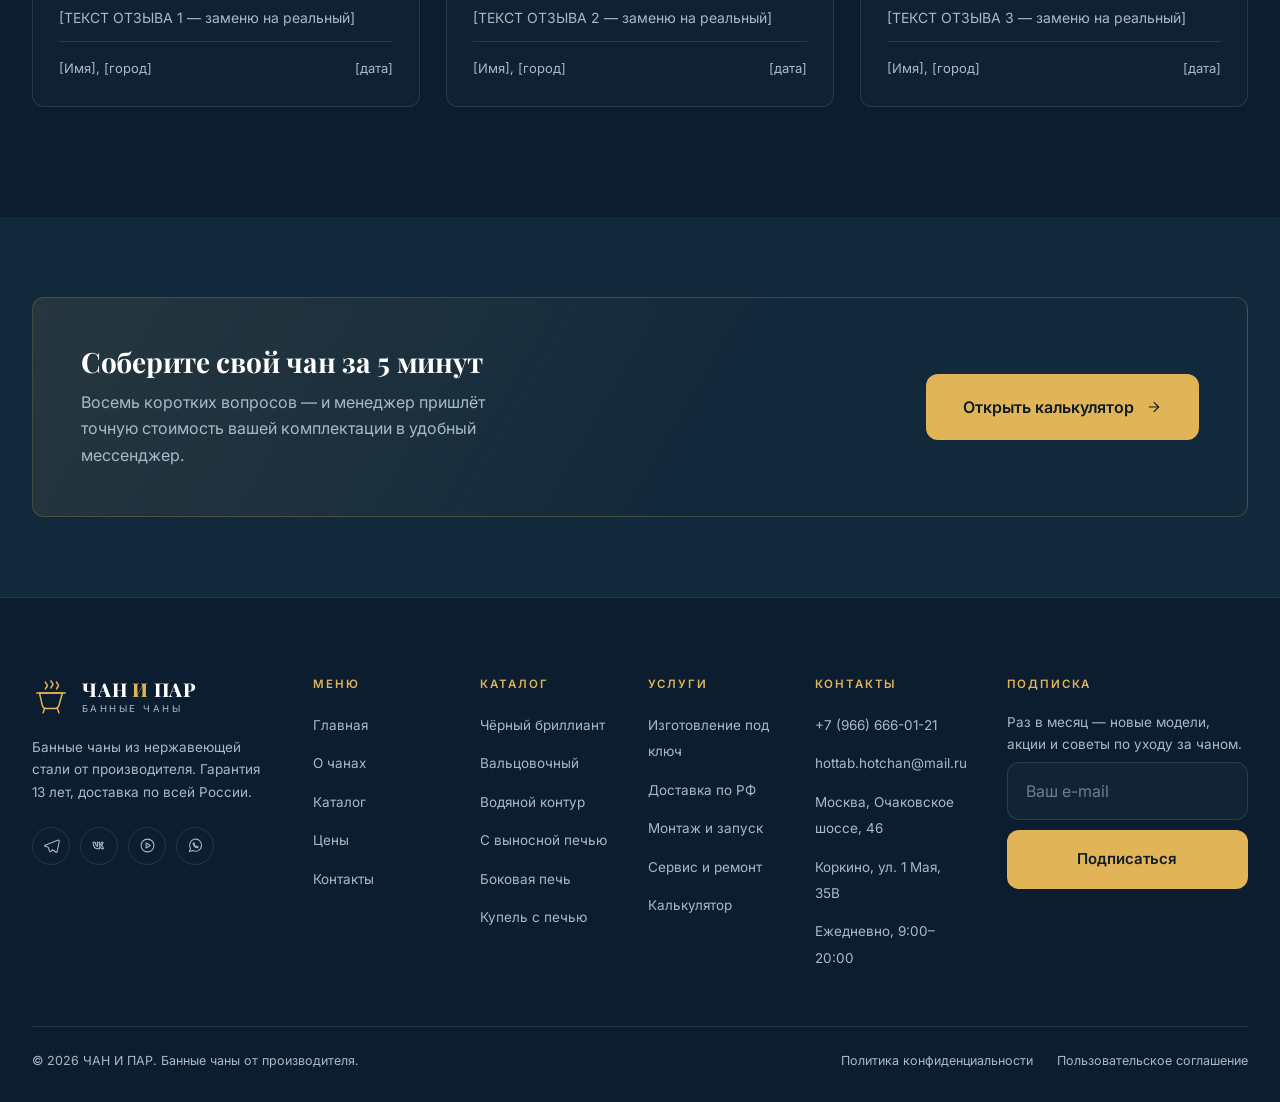
==== commit f21cebb1: "Коллаж-ромб заметно крупнее Прошлая правка дала всего +13% — на глаз не читалось. Теперь: - коллаж 7" ====
--- a/index.html
+++ b/index.html
@@ -79,11 +79,11 @@
         <a class="btn btn--ghost" href="about.html">Подробнее о нас</a>
       </div>
       <div class="diamond">
-  <div class="diamond__cell" style="--x:31%;--y:25%;--s:33%" data-ph="Чан у воды"><div class="diamond__img" style="--img:url('images/collage-1.jpg')"></div></div>
-  <div class="diamond__cell" style="--x:73%;--y:40%;--s:33%" data-ph="Печь и огонь"><div class="diamond__img" style="--img:url('images/collage-2.jpg')"></div></div>
-  <div class="diamond__cell" style="--x:52%;--y:65%;--s:31%" data-ph="Вечер у чана"><div class="diamond__img" style="--img:url('images/collage-3.jpg')"></div></div>
-  <div class="diamond__cell" style="--x:16%;--y:62%;--s:26%" data-ph="Цех"><div class="diamond__img" style="--img:url('images/collage-4.jpg')"></div></div>
-  <div class="diamond__cell" style="--x:82%;--y:75%;--s:24%" data-ph="Отделка"><div class="diamond__img" style="--img:url('images/collage-5.jpg')"></div></div>
+  <div class="diamond__cell" style="--x:31%;--y:27%;--s:36%" data-ph="Чан у воды"><div class="diamond__img" style="--img:url('images/collage-1.jpg')"></div></div>
+  <div class="diamond__cell" style="--x:71%;--y:41%;--s:36%" data-ph="Печь и огонь"><div class="diamond__img" style="--img:url('images/collage-2.jpg')"></div></div>
+  <div class="diamond__cell" style="--x:52%;--y:66%;--s:34%" data-ph="Вечер у чана"><div class="diamond__img" style="--img:url('images/collage-3.jpg')"></div></div>
+  <div class="diamond__cell" style="--x:21%;--y:63%;--s:28%" data-ph="Цех"><div class="diamond__img" style="--img:url('images/collage-4.jpg')"></div></div>
+  <div class="diamond__cell" style="--x:80%;--y:76%;--s:26%" data-ph="Отделка"><div class="diamond__img" style="--img:url('images/collage-5.jpg')"></div></div>
   <div class="diamond__badge"><svg viewBox="0 0 48 48" width="22" height="22" fill="none" stroke="currentColor" stroke-width="2.3" stroke-linecap="round" stroke-linejoin="round" aria-hidden="true"><path d="M17 14c0-2.2 2.4-2.2 2.4-4.4S17 7.2 17 5"/><path d="M24 12.5c0-2.2 2.4-2.2 2.4-4.4S24 5.7 24 3.5"/><path d="M31 14c0-2.2 2.4-2.2 2.4-4.4S31 7.2 31 5"/><path d="M6 19h36"/><path d="M9.5 19 13 34.5c.5 2.4 2.5 3.9 5 3.9h11c2.5 0 4.5-1.5 5-3.9L38.5 19Z"/><path d="M16 38.4 14 44M32 38.4 34 44"/></svg></div>
 </div>
     </div>
--- a/style.css
+++ b/style.css
@@ -384,8 +384,8 @@
 /* ---------- 9. Блок «Почему мы» ---------- */
 .why{
   display:grid;
-  grid-template-columns:minmax(0,1fr) minmax(0,1.2fr);
-  gap:56px;
+  grid-template-columns:minmax(0,1fr) minmax(0,1.5fr);
+  gap:40px;
   align-items:center;
 }
 .why__features{
@@ -403,7 +403,7 @@
 .diamond{
   position:relative;
   width:100%;
-  max-width:720px;
+  max-width:780px;
   margin-left:auto;
   aspect-ratio:1;
 }
@@ -877,7 +877,7 @@
 @media (max-width:1024px){
   .nav{display:none;}
   .why{grid-template-columns:1fr;gap:56px;}
-  .diamond{margin:0 auto;max-width:660px;}
+  .diamond{margin:0 auto;max-width:700px;}
   .offer__grid{grid-template-columns:1fr;gap:36px;}
   .offer__card{max-width:460px;}
   .steps{grid-template-columns:1fr 1fr;}
